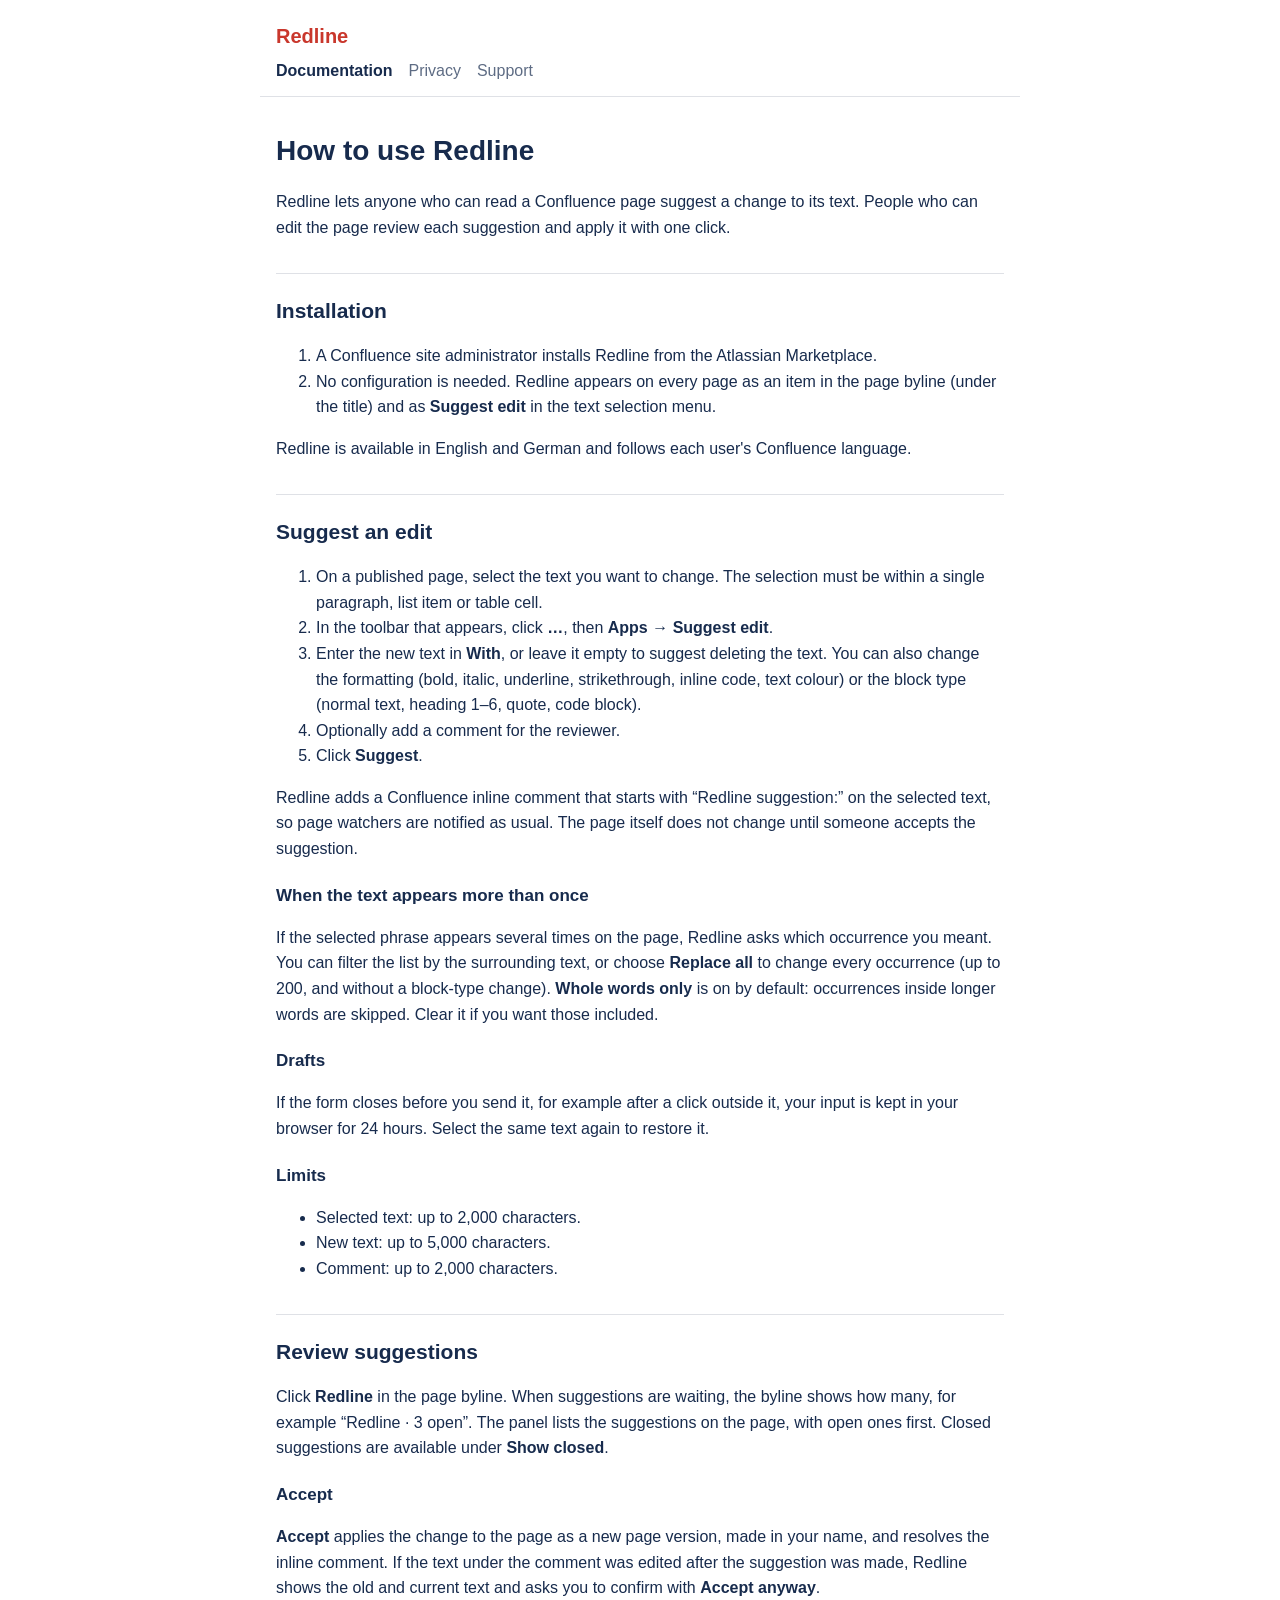
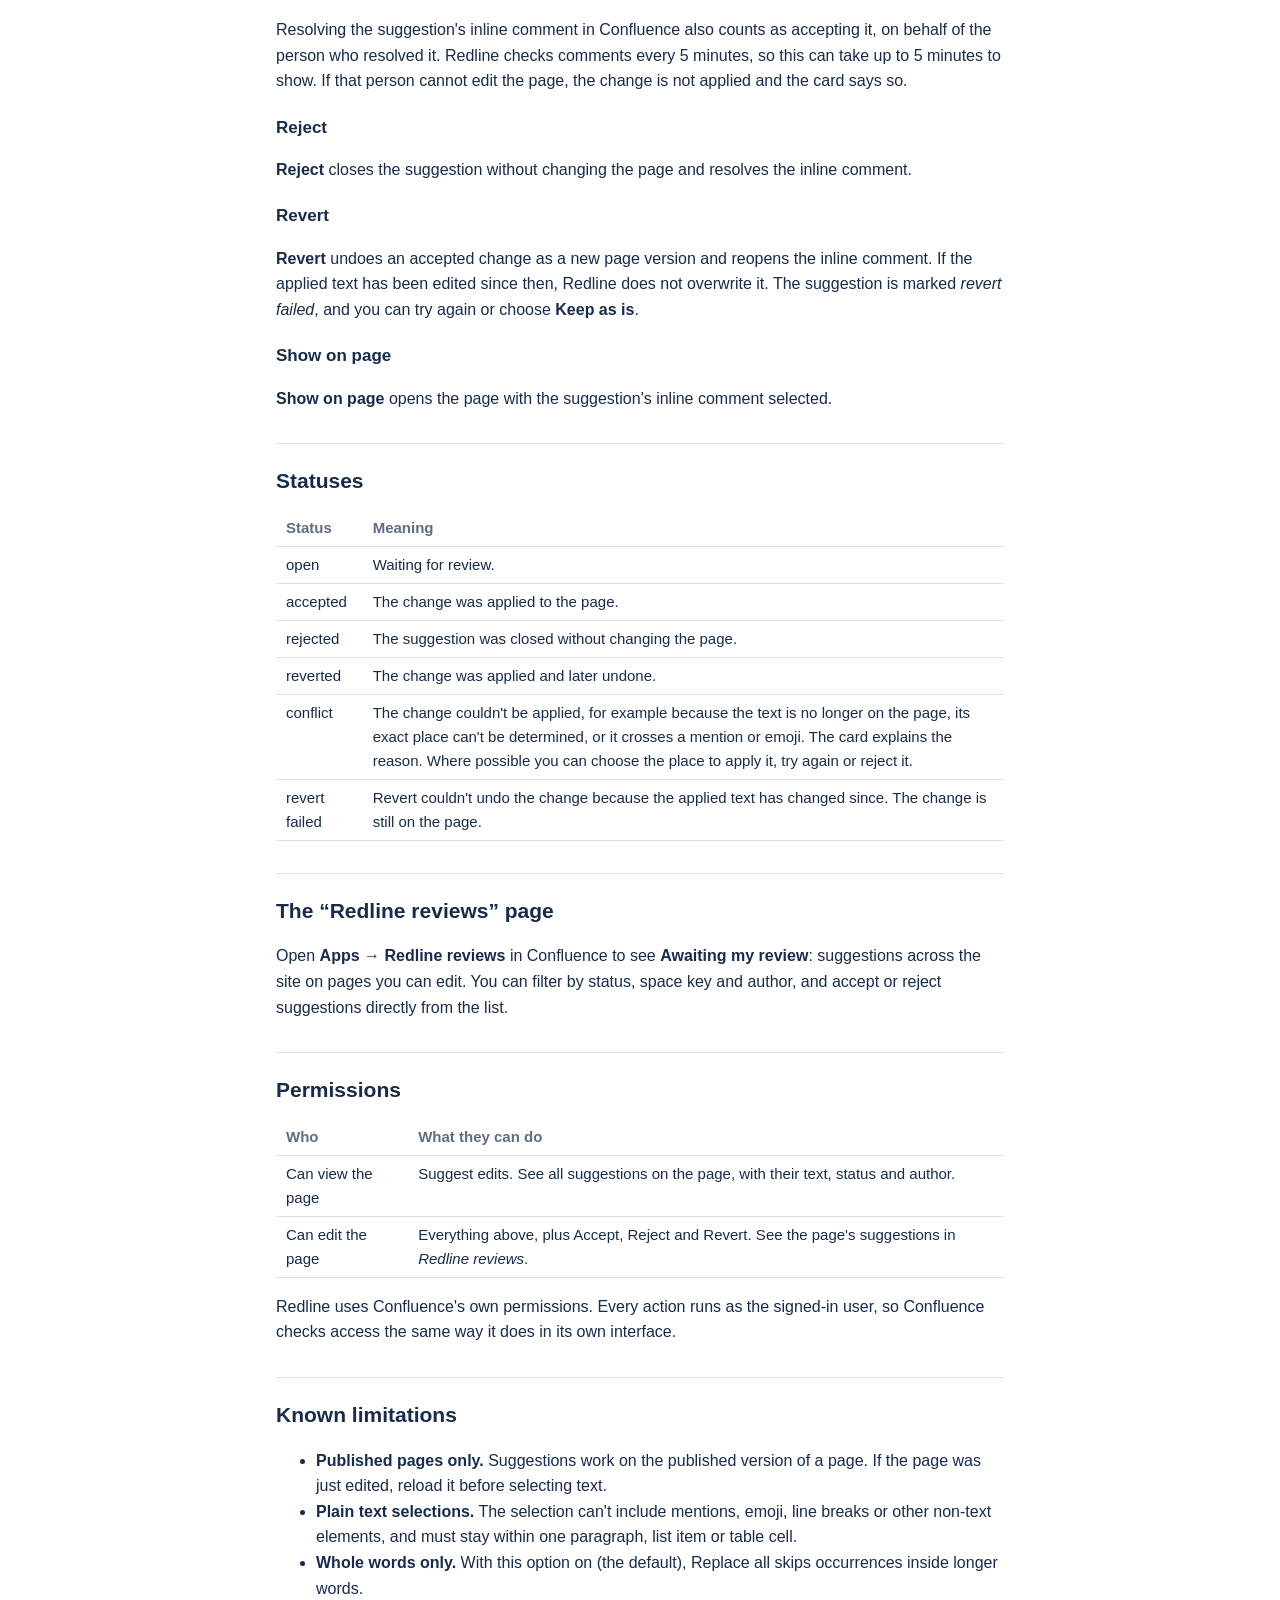
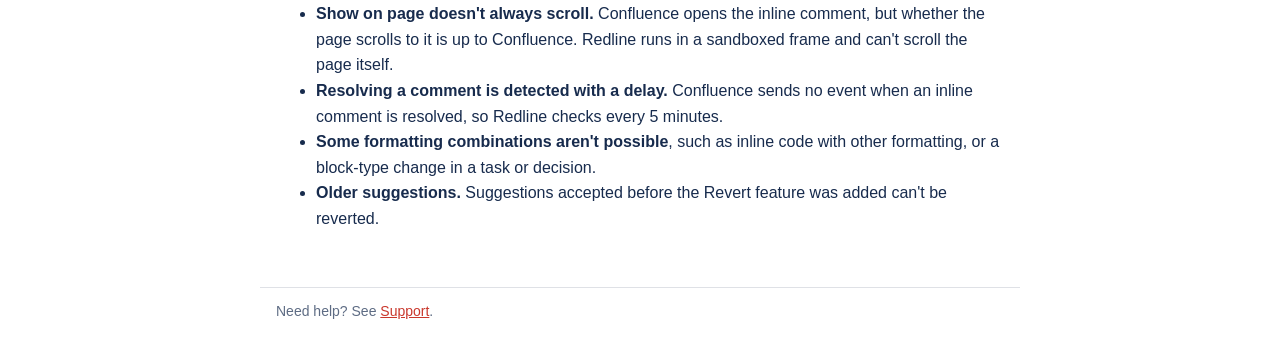
==== docs.html @ a12f7e74 "Add Redline public pages: privacy policy, documentation, support Co-Authored-By: Claude Opus 5.5 <no" ====
<!doctype html>
<html lang="en">
<head>
  <meta charset="utf-8">
  <meta name="viewport" content="width=device-width, initial-scale=1">
  <title>Redline Documentation</title>
  <link rel="stylesheet" href="style.css">
</head>
<body>
<header>
  <a class="brand" href="index.html">Redline</a>
  <nav>
    <a href="docs.html" aria-current="page">Documentation</a>
    <a href="privacy.html">Privacy</a>
    <a href="support.html">Support</a>
  </nav>
</header>
<main>
  <h1>How to use Redline</h1>
  <p>Redline lets anyone who can read a Confluence page suggest a change to its text. People who can edit the page review each suggestion and apply it with one click.</p>

  <h2>Installation</h2>
  <ol>
    <li>A Confluence site administrator installs Redline from the Atlassian Marketplace.</li>
    <li>No configuration is needed. Redline appears on every page as an item in the page byline (under the title) and as <strong>Suggest edit</strong> in the text selection menu.</li>
  </ol>
  <p>Redline is available in English and German and follows each user's Confluence language.</p>

  <h2>Suggest an edit</h2>
  <ol>
    <li>On a published page, select the text you want to change. The selection must be within a single paragraph, list item or table cell.</li>
    <li>In the toolbar that appears, click <strong>…</strong>, then <strong>Apps → Suggest edit</strong>.</li>
    <li>Enter the new text in <strong>With</strong>, or leave it empty to suggest deleting the text. You can also change the formatting (bold, italic, underline, strikethrough, inline code, text colour) or the block type (normal text, heading 1–6, quote, code block).</li>
    <li>Optionally add a comment for the reviewer.</li>
    <li>Click <strong>Suggest</strong>.</li>
  </ol>
  <p>Redline adds a Confluence inline comment that starts with “Redline suggestion:” on the selected text, so page watchers are notified as usual. The page itself does not change until someone accepts the suggestion.</p>

  <h3>When the text appears more than once</h3>
  <p>If the selected phrase appears several times on the page, Redline asks which occurrence you meant. You can filter the list by the surrounding text, or choose <strong>Replace all</strong> to change every occurrence (up to 200, and without a block-type change). <strong>Whole words only</strong> is on by default: occurrences inside longer words are skipped. Clear it if you want those included.</p>

  <h3>Drafts</h3>
  <p>If the form closes before you send it, for example after a click outside it, your input is kept in your browser for 24 hours. Select the same text again to restore it.</p>

  <h3>Limits</h3>
  <ul>
    <li>Selected text: up to 2,000 characters.</li>
    <li>New text: up to 5,000 characters.</li>
    <li>Comment: up to 2,000 characters.</li>
  </ul>

  <h2>Review suggestions</h2>
  <p>Click <strong>Redline</strong> in the page byline. When suggestions are waiting, the byline shows how many, for example “Redline · 3 open”. The panel lists the suggestions on the page, with open ones first. Closed suggestions are available under <strong>Show closed</strong>.</p>

  <h3>Accept</h3>
  <p><strong>Accept</strong> applies the change to the page as a new page version, made in your name, and resolves the inline comment. If the text under the comment was edited after the suggestion was made, Redline shows the old and current text and asks you to confirm with <strong>Accept anyway</strong>.</p>
  <p>Resolving the suggestion's inline comment in Confluence also counts as accepting it, on behalf of the person who resolved it. Redline checks comments every 5 minutes, so this can take up to 5 minutes to show. If that person cannot edit the page, the change is not applied and the card says so.</p>

  <h3>Reject</h3>
  <p><strong>Reject</strong> closes the suggestion without changing the page and resolves the inline comment.</p>

  <h3>Revert</h3>
  <p><strong>Revert</strong> undoes an accepted change as a new page version and reopens the inline comment. If the applied text has been edited since then, Redline does not overwrite it. The suggestion is marked <em>revert failed</em>, and you can try again or choose <strong>Keep as is</strong>.</p>

  <h3>Show on page</h3>
  <p><strong>Show on page</strong> opens the page with the suggestion's inline comment selected.</p>

  <h2>Statuses</h2>
  <table>
    <tr><th>Status</th><th>Meaning</th></tr>
    <tr><td>open</td><td>Waiting for review.</td></tr>
    <tr><td>accepted</td><td>The change was applied to the page.</td></tr>
    <tr><td>rejected</td><td>The suggestion was closed without changing the page.</td></tr>
    <tr><td>reverted</td><td>The change was applied and later undone.</td></tr>
    <tr><td>conflict</td><td>The change couldn't be applied, for example because the text is no longer on the page, its exact place can't be determined, or it crosses a mention or emoji. The card explains the reason. Where possible you can choose the place to apply it, try again or reject it.</td></tr>
    <tr><td>revert failed</td><td>Revert couldn't undo the change because the applied text has changed since. The change is still on the page.</td></tr>
  </table>

  <h2>The “Redline reviews” page</h2>
  <p>Open <strong>Apps → Redline reviews</strong> in Confluence to see <strong>Awaiting my review</strong>: suggestions across the site on pages you can edit. You can filter by status, space key and author, and accept or reject suggestions directly from the list.</p>

  <h2>Permissions</h2>
  <table>
    <tr><th>Who</th><th>What they can do</th></tr>
    <tr><td>Can view the page</td><td>Suggest edits. See all suggestions on the page, with their text, status and author.</td></tr>
    <tr><td>Can edit the page</td><td>Everything above, plus Accept, Reject and Revert. See the page's suggestions in <em>Redline reviews</em>.</td></tr>
  </table>
  <p>Redline uses Confluence's own permissions. Every action runs as the signed-in user, so Confluence checks access the same way it does in its own interface.</p>

  <h2 id="known-limitations">Known limitations</h2>
  <ul>
    <li><strong>Published pages only.</strong> Suggestions work on the published version of a page. If the page was just edited, reload it before selecting text.</li>
    <li><strong>Plain text selections.</strong> The selection can't include mentions, emoji, line breaks or other non-text elements, and must stay within one paragraph, list item or table cell.</li>
    <li><strong>Whole words only.</strong> With this option on (the default), Replace all skips occurrences inside longer words.</li>
    <li><strong>Show on page doesn't always scroll.</strong> Confluence opens the inline comment, but whether the page scrolls to it is up to Confluence. Redline runs in a sandboxed frame and can't scroll the page itself.</li>
    <li><strong>Resolving a comment is detected with a delay.</strong> Confluence sends no event when an inline comment is resolved, so Redline checks every 5 minutes.</li>
    <li><strong>Some formatting combinations aren't possible</strong>, such as inline code with other formatting, or a block-type change in a task or decision.</li>
    <li><strong>Older suggestions.</strong> Suggestions accepted before the Revert feature was added can't be reverted.</li>
  </ul>
</main>
<footer>Need help? See <a href="support.html">Support</a>.</footer>
</body>
</html>
---- style.css ----
:root {
  --bg: #ffffff;
  --fg: #172b4d;
  --muted: #5e6c84;
  --line: #dfe1e6;
  --accent: #c9372c;
  --code-bg: #f4f5f7;
}
@media (prefers-color-scheme: dark) {
  :root {
    --bg: #1d2125;
    --fg: #dee4ea;
    --muted: #9fadbc;
    --line: #38414a;
    --accent: #f87168;
    --code-bg: #2c333a;
  }
}
* { box-sizing: border-box; }
body {
  margin: 0;
  background: var(--bg);
  color: var(--fg);
  font: 16px/1.6 -apple-system, BlinkMacSystemFont, "Segoe UI", Roboto, Helvetica, Arial, sans-serif;
}
header, main, footer { max-width: 760px; margin: 0 auto; padding: 0 16px; }
header { border-bottom: 1px solid var(--line); padding-top: 20px; padding-bottom: 12px; }
header .brand { font-weight: 700; font-size: 20px; color: var(--accent); text-decoration: none; }
nav { margin-top: 6px; display: flex; flex-wrap: wrap; gap: 16px; }
nav a { color: var(--muted); text-decoration: none; }
nav a[aria-current="page"] { color: var(--fg); font-weight: 600; }
main { padding-top: 8px; padding-bottom: 40px; }
h1 { font-size: 28px; margin: 24px 0 4px; }
h2 { font-size: 21px; margin: 32px 0 8px; border-top: 1px solid var(--line); padding-top: 20px; }
h3 { font-size: 17px; margin: 20px 0 6px; }
.updated { color: var(--muted); margin-top: 0; }
a { color: var(--accent); }
code { background: var(--code-bg); padding: 1px 5px; border-radius: 3px; font-size: 0.9em; overflow-wrap: anywhere; }
table { width: 100%; border-collapse: collapse; margin: 12px 0; font-size: 15px; display: block; overflow-x: auto; }
th, td { text-align: left; vertical-align: top; padding: 6px 10px; border-bottom: 1px solid var(--line); }
th { color: var(--muted); font-weight: 600; }
.note { border-left: 3px solid var(--accent); padding: 4px 12px; background: var(--code-bg); }
footer { border-top: 1px solid var(--line); color: var(--muted); font-size: 14px; padding-top: 12px; padding-bottom: 32px; }
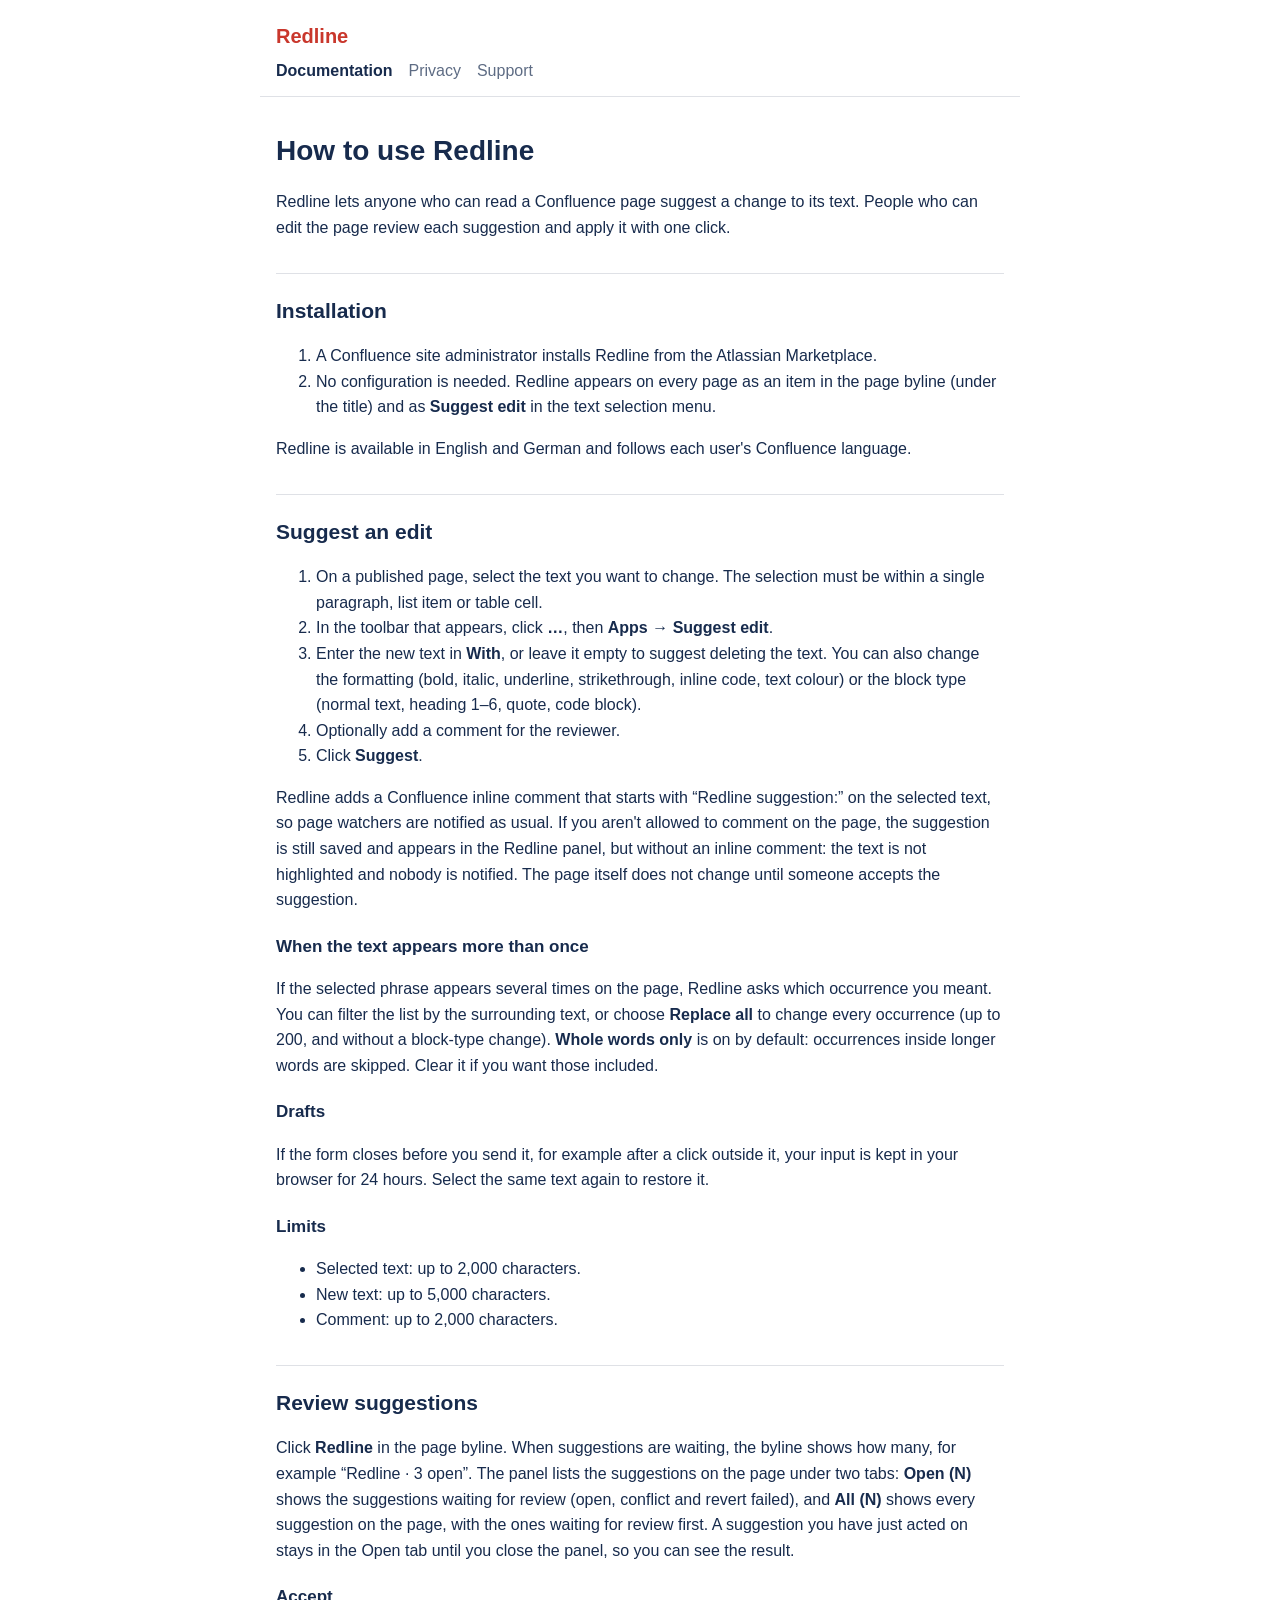
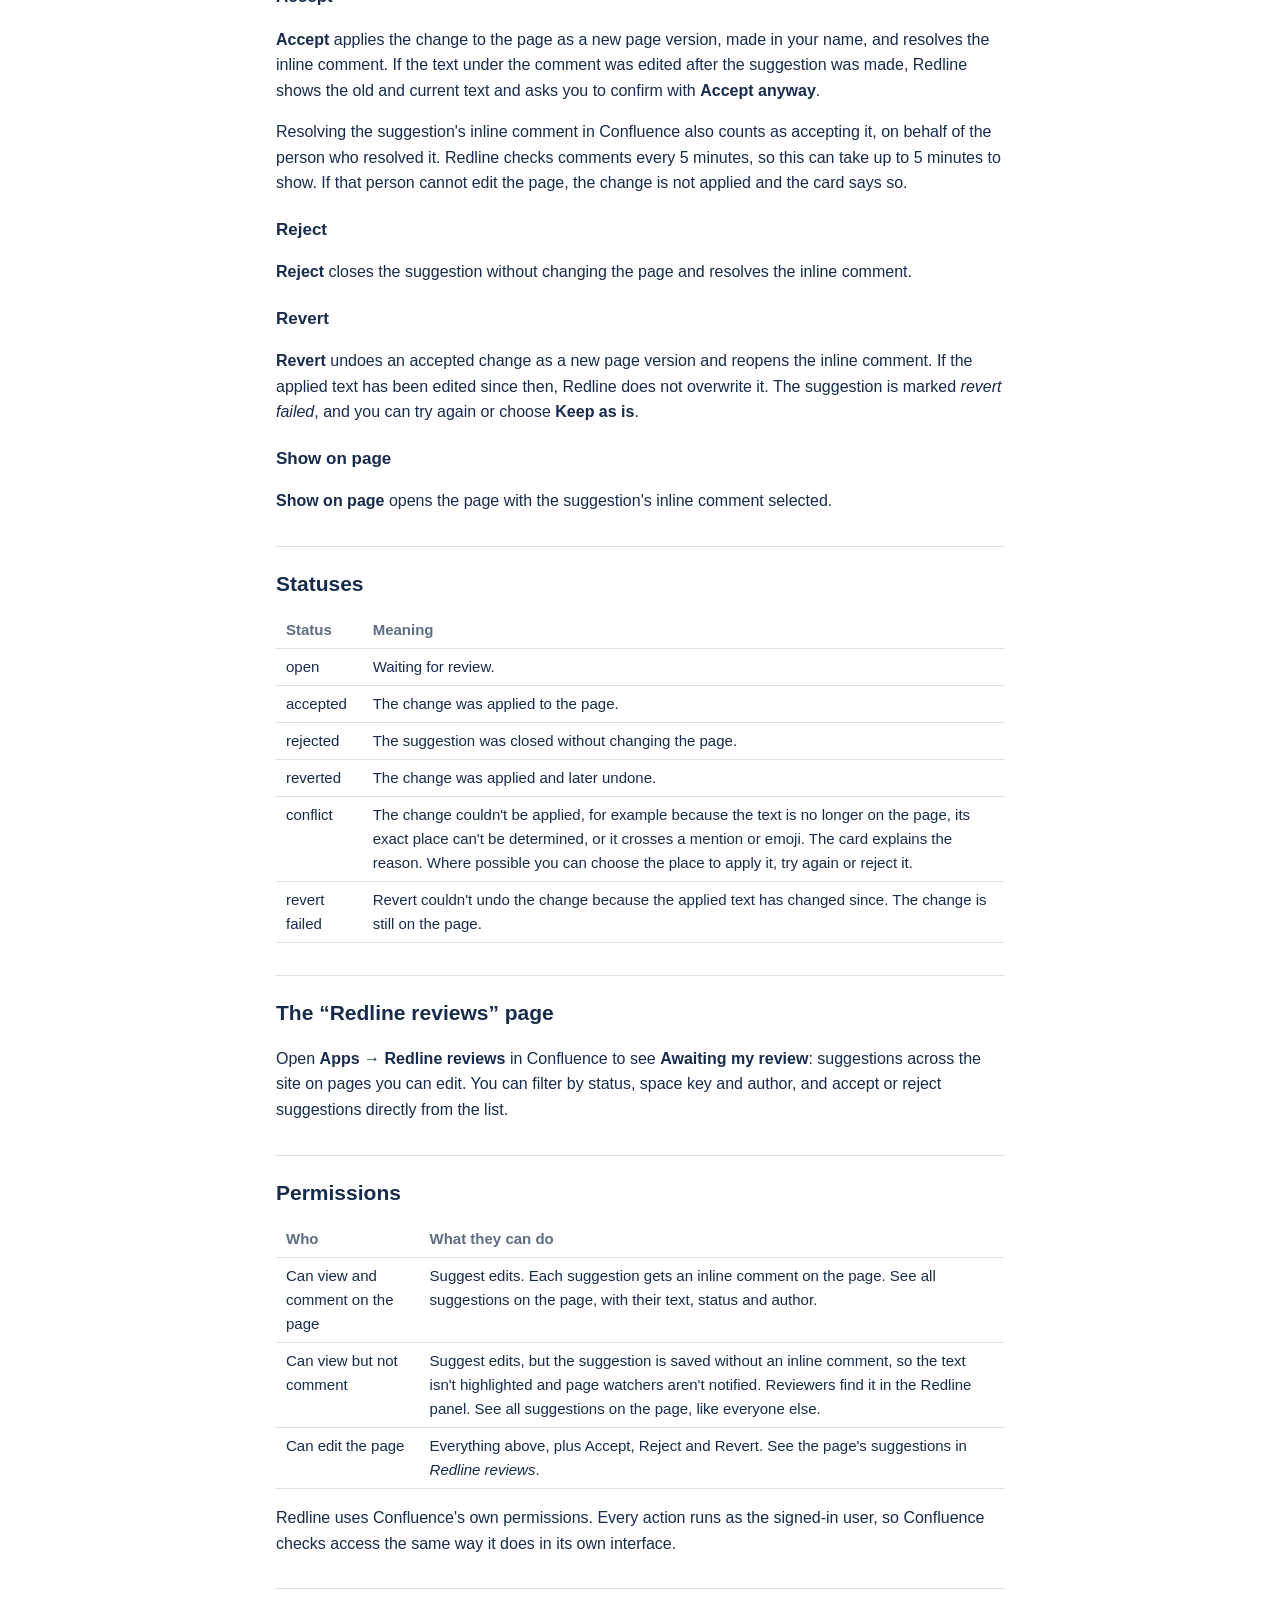
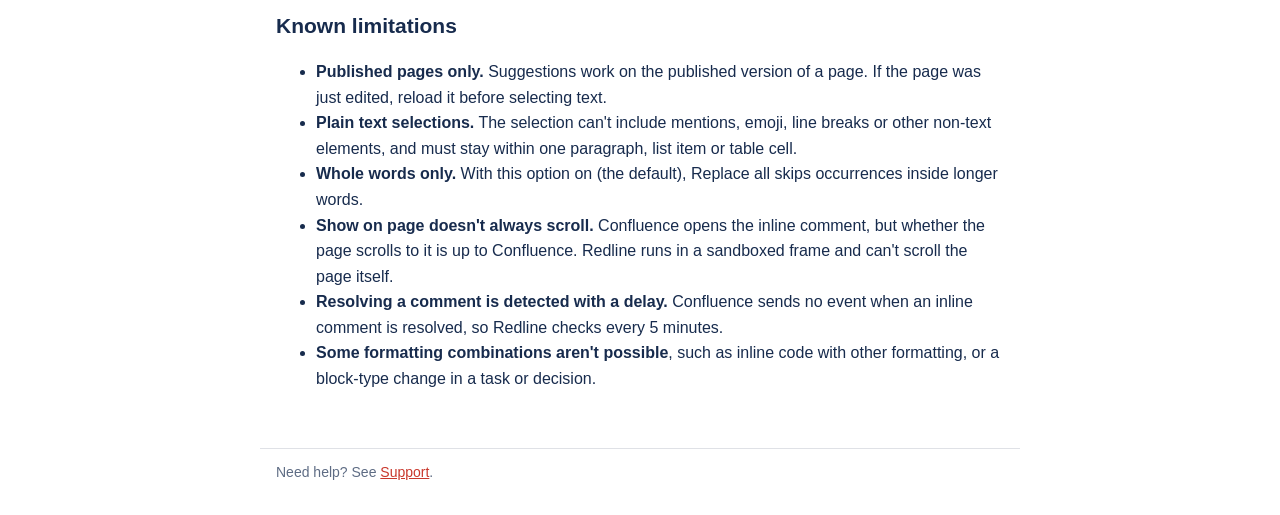
==== commit a7fc960d: "Docs: Open/All tabs, comment permission, support response time - docs: describe the Open (N) / All (" ====
--- a/docs.html
+++ b/docs.html
@@ -34,7 +34,7 @@
     <li>Optionally add a comment for the reviewer.</li>
     <li>Click <strong>Suggest</strong>.</li>
   </ol>
-  <p>Redline adds a Confluence inline comment that starts with “Redline suggestion:” on the selected text, so page watchers are notified as usual. The page itself does not change until someone accepts the suggestion.</p>
+  <p>Redline adds a Confluence inline comment that starts with “Redline suggestion:” on the selected text, so page watchers are notified as usual. If you aren't allowed to comment on the page, the suggestion is still saved and appears in the Redline panel, but without an inline comment: the text is not highlighted and nobody is notified. The page itself does not change until someone accepts the suggestion.</p>
 
   <h3>When the text appears more than once</h3>
   <p>If the selected phrase appears several times on the page, Redline asks which occurrence you meant. You can filter the list by the surrounding text, or choose <strong>Replace all</strong> to change every occurrence (up to 200, and without a block-type change). <strong>Whole words only</strong> is on by default: occurrences inside longer words are skipped. Clear it if you want those included.</p>
@@ -50,7 +50,7 @@
   </ul>
 
   <h2>Review suggestions</h2>
-  <p>Click <strong>Redline</strong> in the page byline. When suggestions are waiting, the byline shows how many, for example “Redline · 3 open”. The panel lists the suggestions on the page, with open ones first. Closed suggestions are available under <strong>Show closed</strong>.</p>
+  <p>Click <strong>Redline</strong> in the page byline. When suggestions are waiting, the byline shows how many, for example “Redline · 3 open”. The panel lists the suggestions on the page under two tabs: <strong>Open (N)</strong> shows the suggestions waiting for review (open, conflict and revert failed), and <strong>All (N)</strong> shows every suggestion on the page, with the ones waiting for review first. A suggestion you have just acted on stays in the Open tab until you close the panel, so you can see the result.</p>
 
   <h3>Accept</h3>
   <p><strong>Accept</strong> applies the change to the page as a new page version, made in your name, and resolves the inline comment. If the text under the comment was edited after the suggestion was made, Redline shows the old and current text and asks you to confirm with <strong>Accept anyway</strong>.</p>
@@ -82,7 +82,8 @@
   <h2>Permissions</h2>
   <table>
     <tr><th>Who</th><th>What they can do</th></tr>
-    <tr><td>Can view the page</td><td>Suggest edits. See all suggestions on the page, with their text, status and author.</td></tr>
+    <tr><td>Can view and comment on the page</td><td>Suggest edits. Each suggestion gets an inline comment on the page. See all suggestions on the page, with their text, status and author.</td></tr>
+    <tr><td>Can view but not comment</td><td>Suggest edits, but the suggestion is saved without an inline comment, so the text isn't highlighted and page watchers aren't notified. Reviewers find it in the Redline panel. See all suggestions on the page, like everyone else.</td></tr>
     <tr><td>Can edit the page</td><td>Everything above, plus Accept, Reject and Revert. See the page's suggestions in <em>Redline reviews</em>.</td></tr>
   </table>
   <p>Redline uses Confluence's own permissions. Every action runs as the signed-in user, so Confluence checks access the same way it does in its own interface.</p>
@@ -95,7 +96,6 @@
     <li><strong>Show on page doesn't always scroll.</strong> Confluence opens the inline comment, but whether the page scrolls to it is up to Confluence. Redline runs in a sandboxed frame and can't scroll the page itself.</li>
     <li><strong>Resolving a comment is detected with a delay.</strong> Confluence sends no event when an inline comment is resolved, so Redline checks every 5 minutes.</li>
     <li><strong>Some formatting combinations aren't possible</strong>, such as inline code with other formatting, or a block-type change in a task or decision.</li>
-    <li><strong>Older suggestions.</strong> Suggestions accepted before the Revert feature was added can't be reverted.</li>
   </ul>
 </main>
 <footer>Need help? See <a href="support.html">Support</a>.</footer>
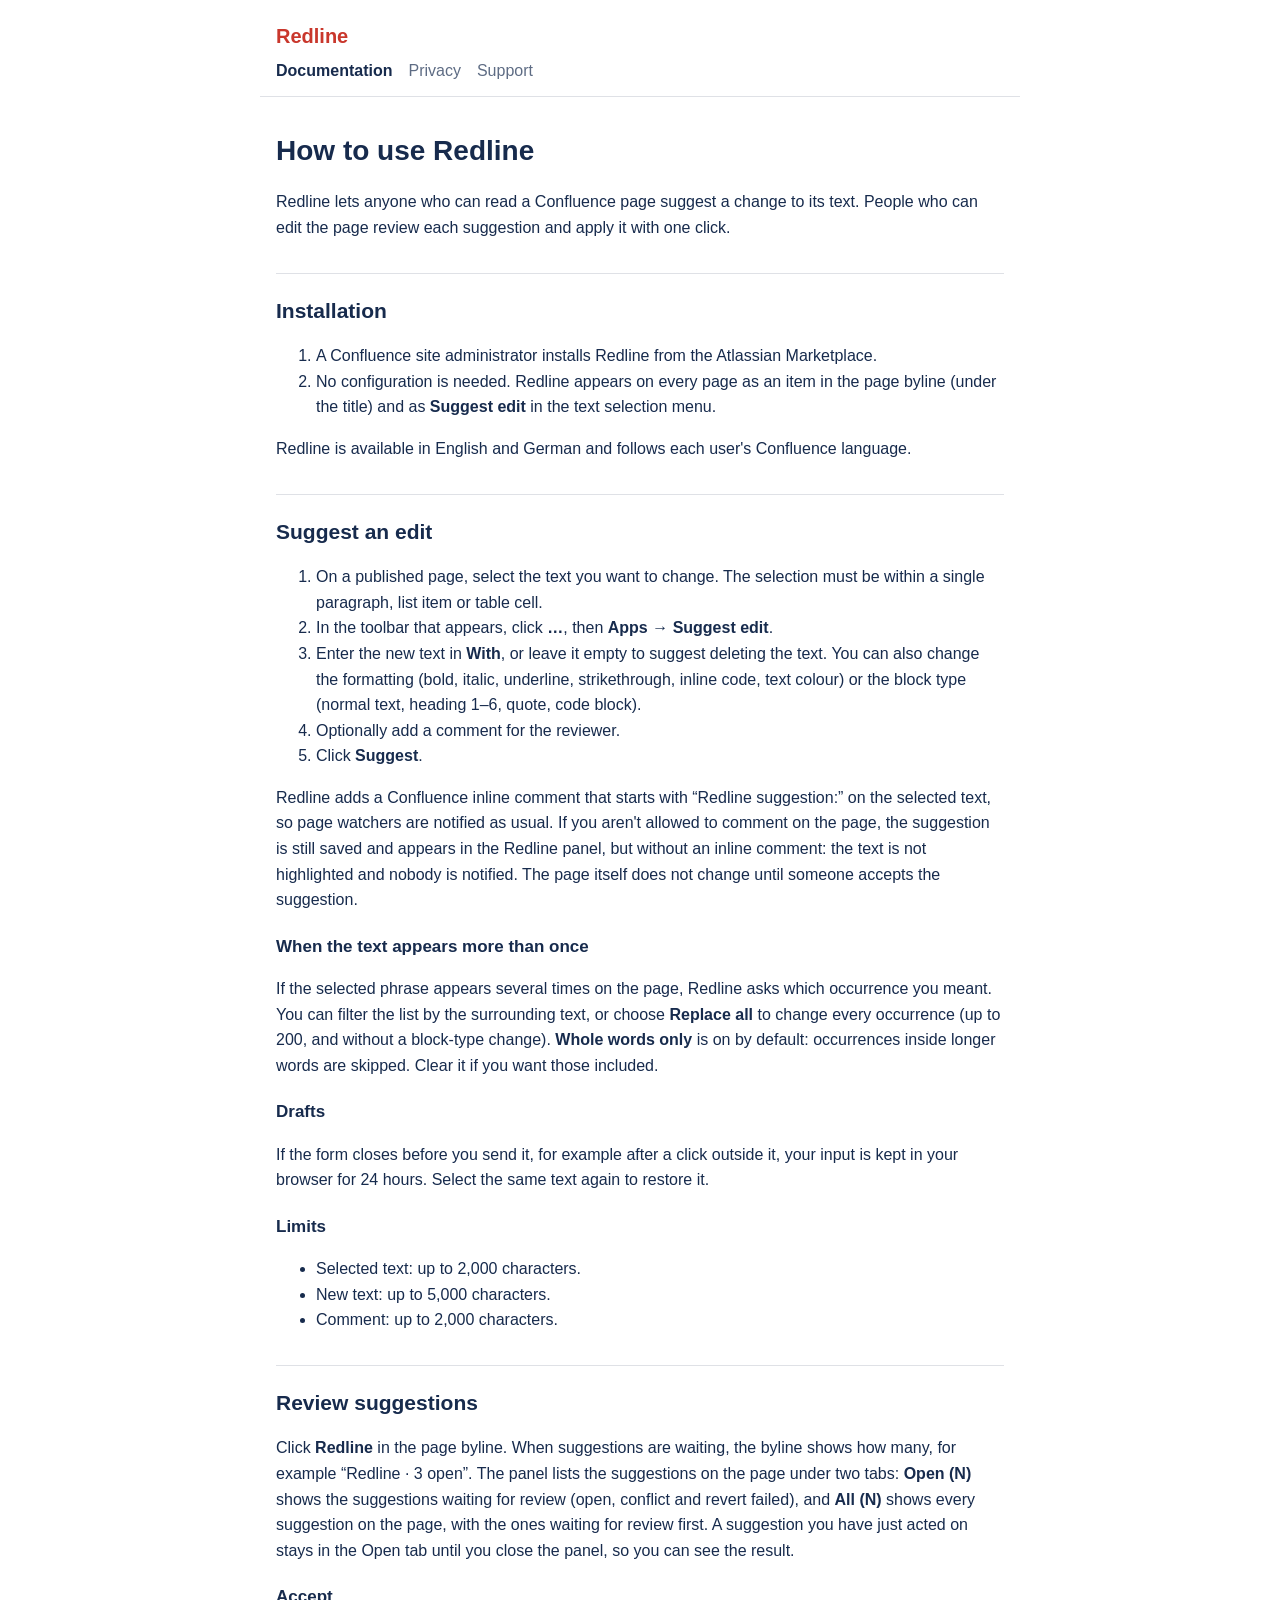
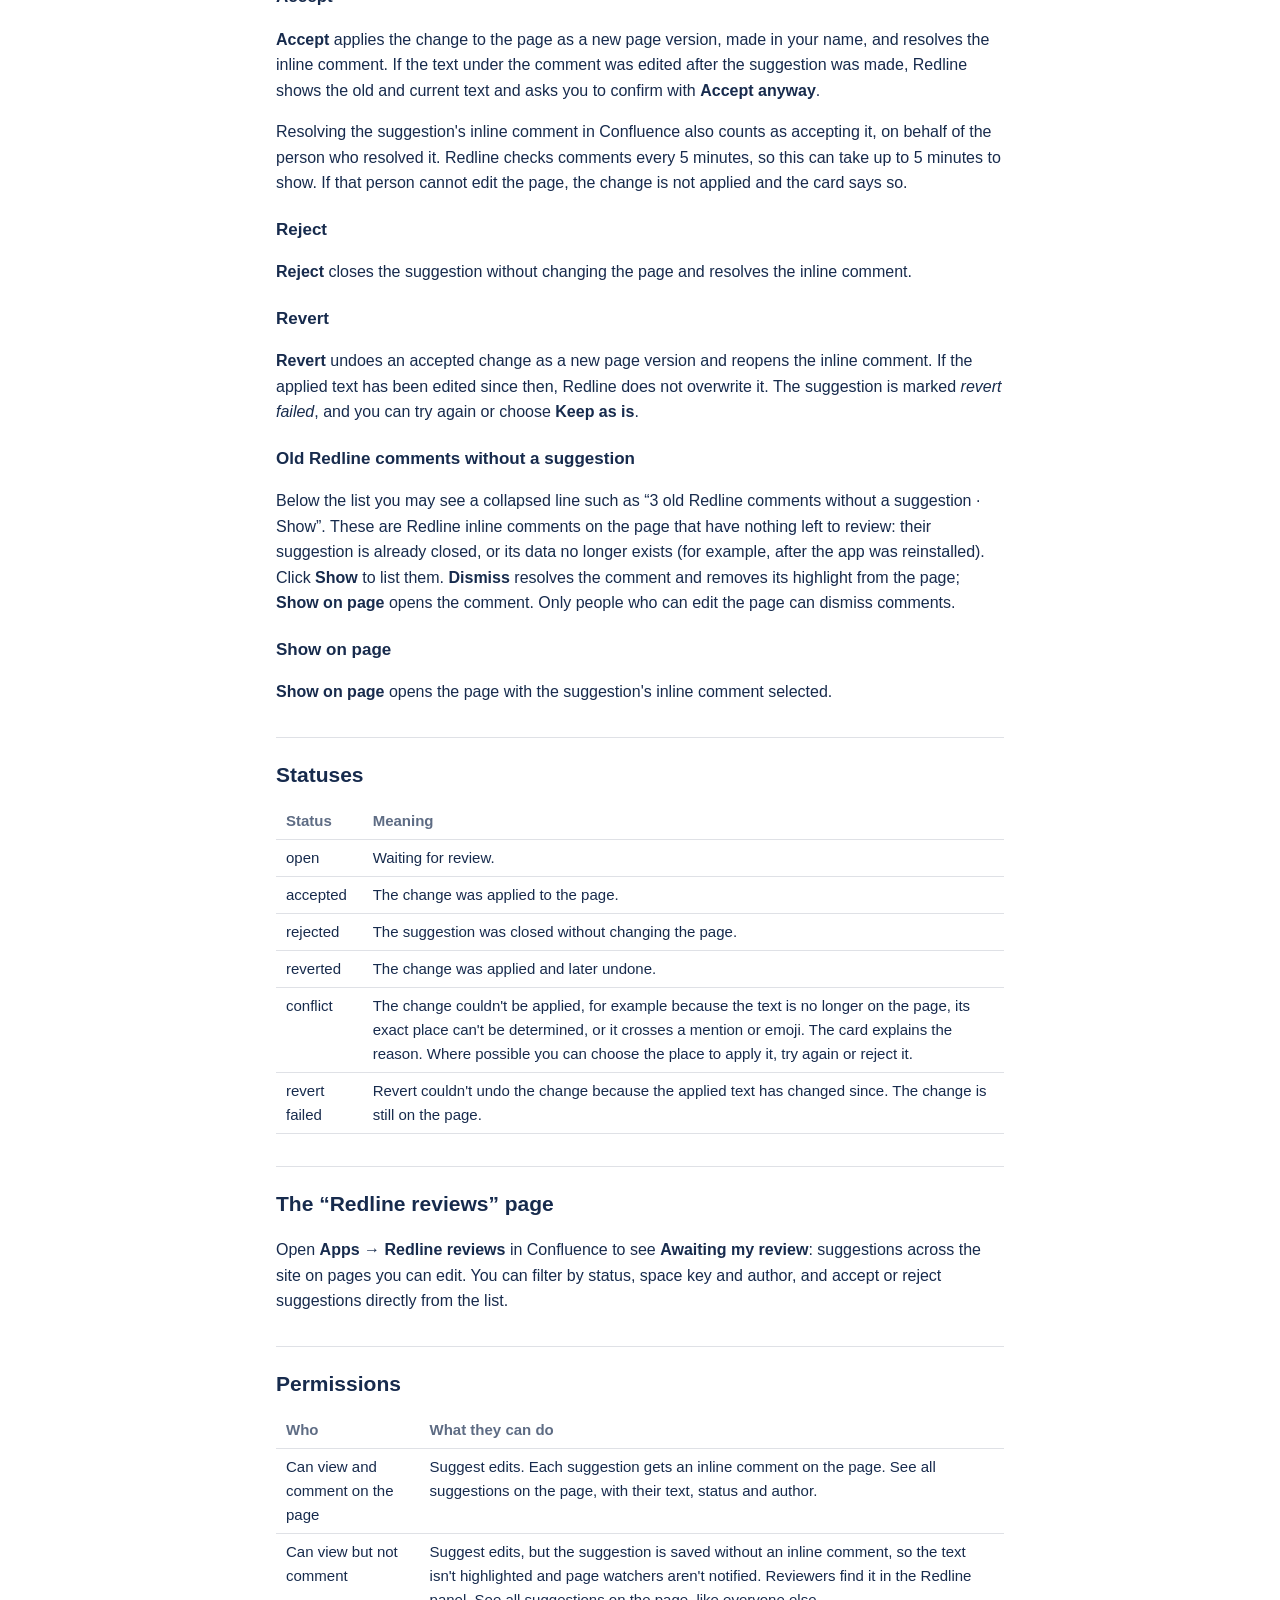
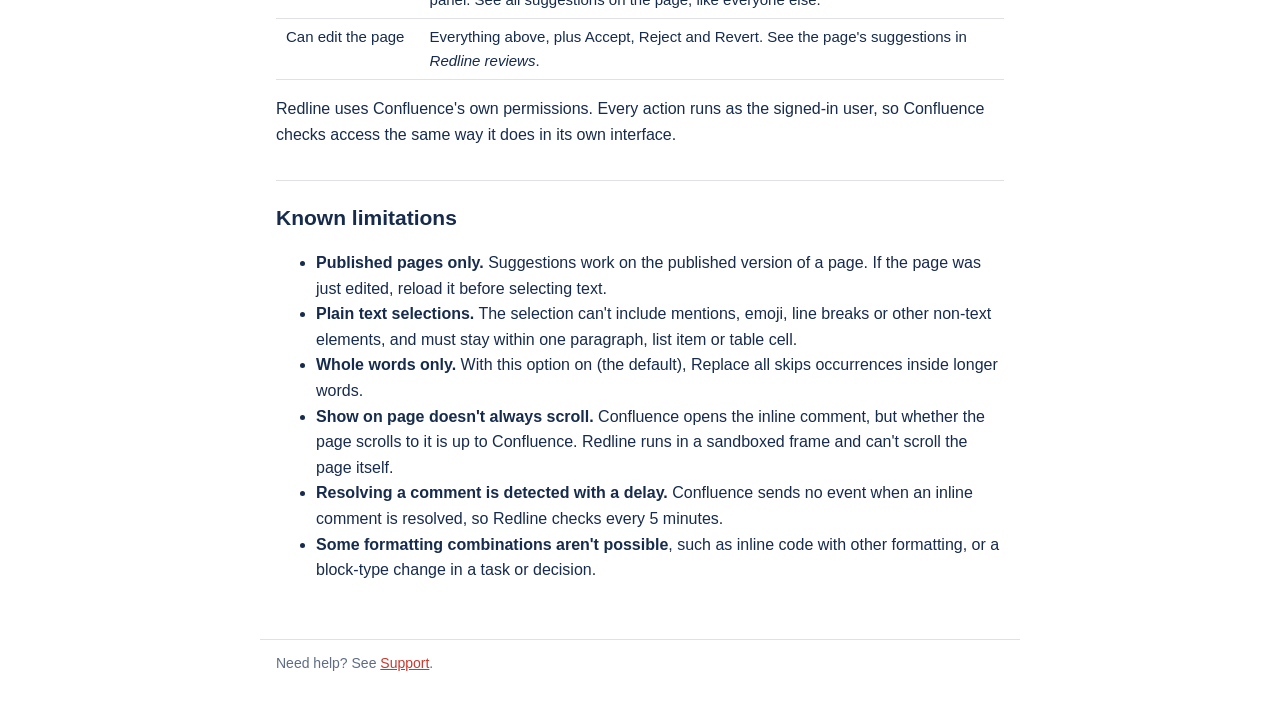
==== commit f586801d: "Docs: describe the collapsed block of old Redline comments Co-Authored-By: Claude Opus 5.5 <noreply@" ====
--- a/docs.html
+++ b/docs.html
@@ -62,6 +62,9 @@
   <h3>Revert</h3>
   <p><strong>Revert</strong> undoes an accepted change as a new page version and reopens the inline comment. If the applied text has been edited since then, Redline does not overwrite it. The suggestion is marked <em>revert failed</em>, and you can try again or choose <strong>Keep as is</strong>.</p>
 
+  <h3>Old Redline comments without a suggestion</h3>
+  <p>Below the list you may see a collapsed line such as “3 old Redline comments without a suggestion · Show”. These are Redline inline comments on the page that have nothing left to review: their suggestion is already closed, or its data no longer exists (for example, after the app was reinstalled). Click <strong>Show</strong> to list them. <strong>Dismiss</strong> resolves the comment and removes its highlight from the page; <strong>Show on page</strong> opens the comment. Only people who can edit the page can dismiss comments.</p>
+
   <h3>Show on page</h3>
   <p><strong>Show on page</strong> opens the page with the suggestion's inline comment selected.</p>
 
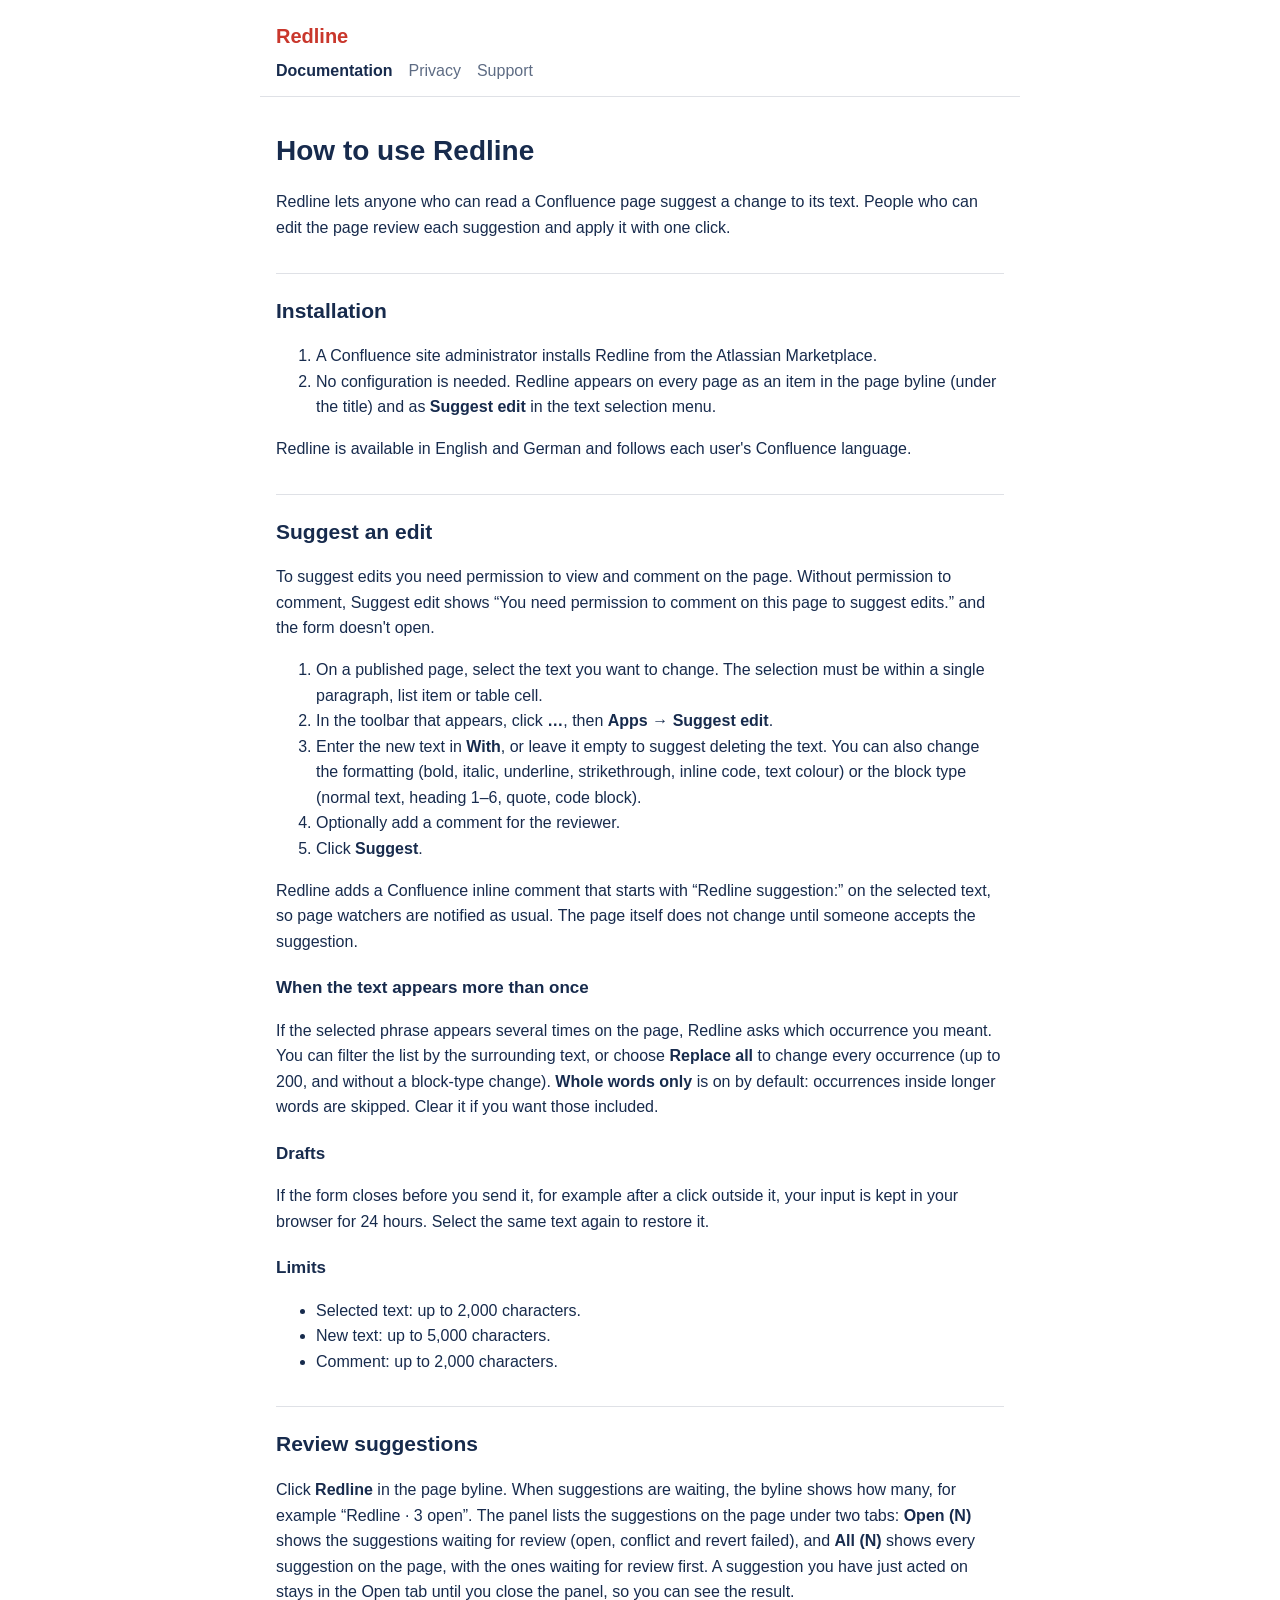
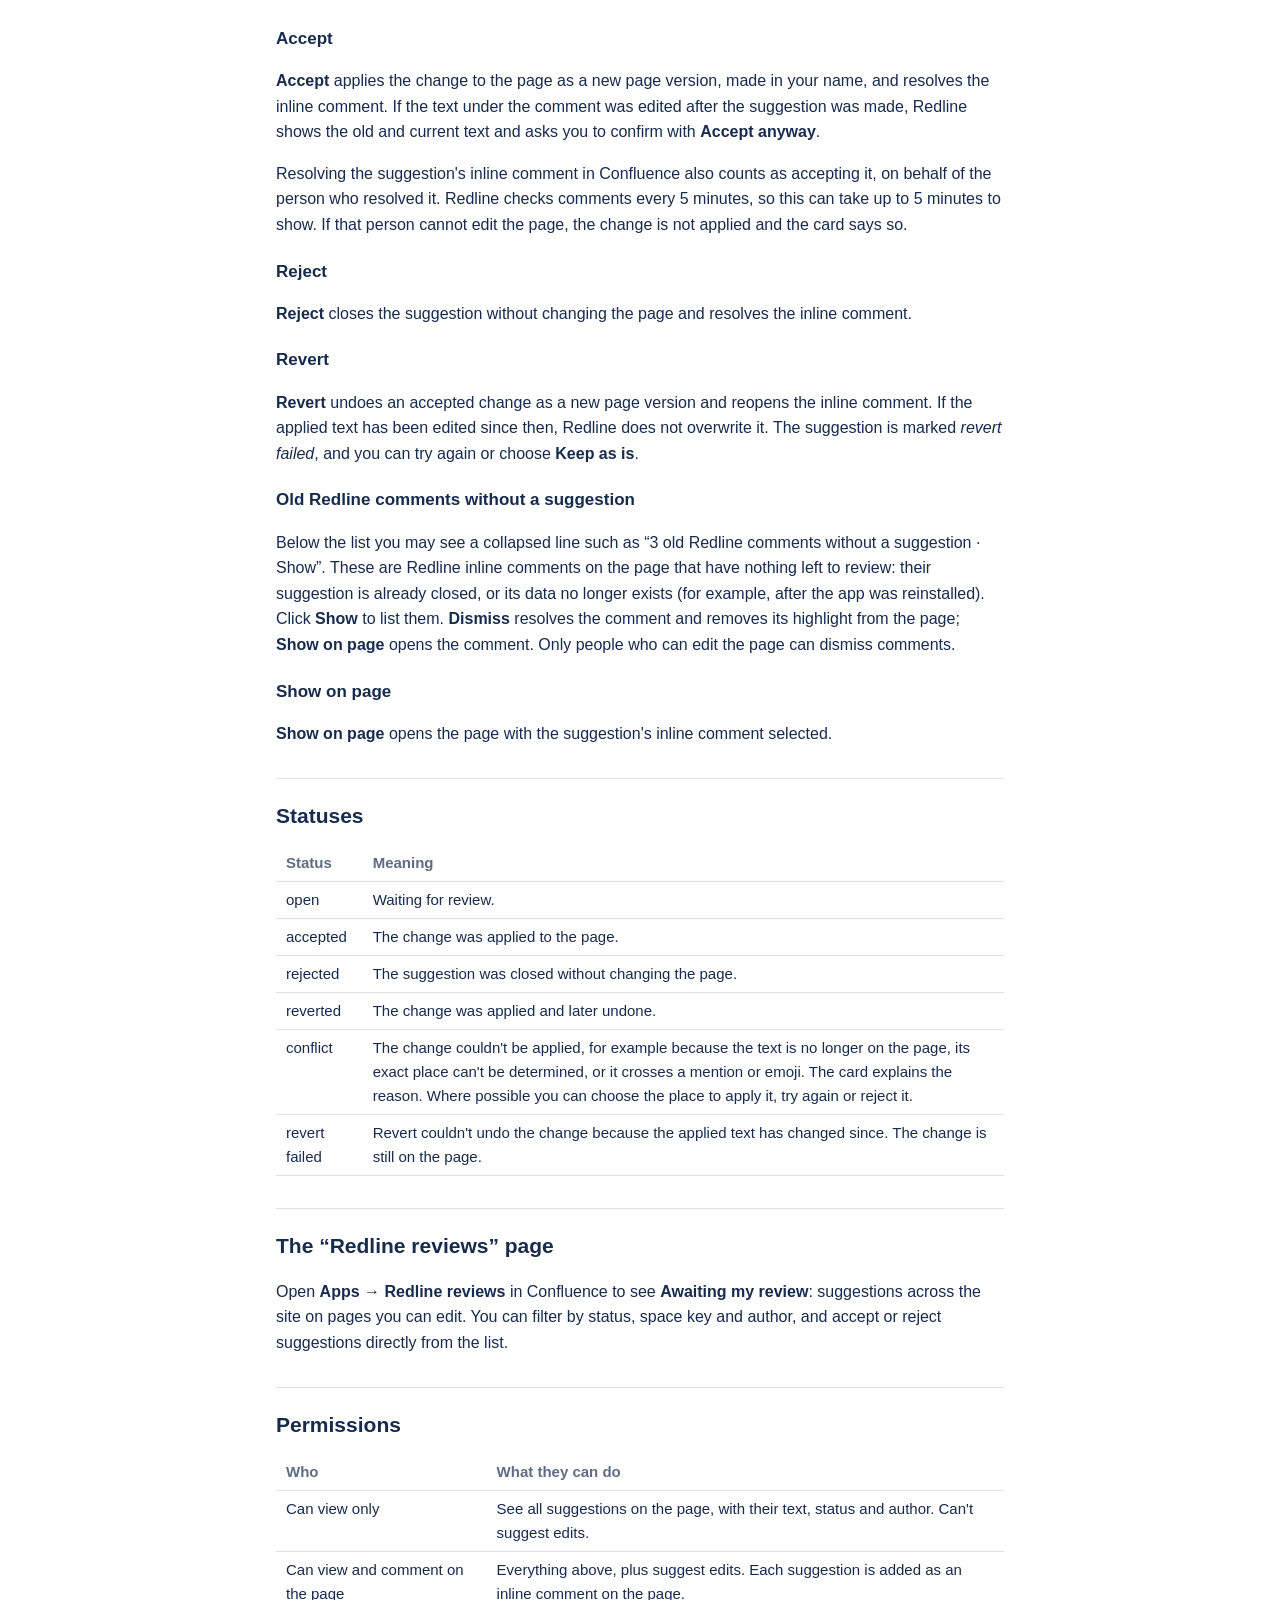
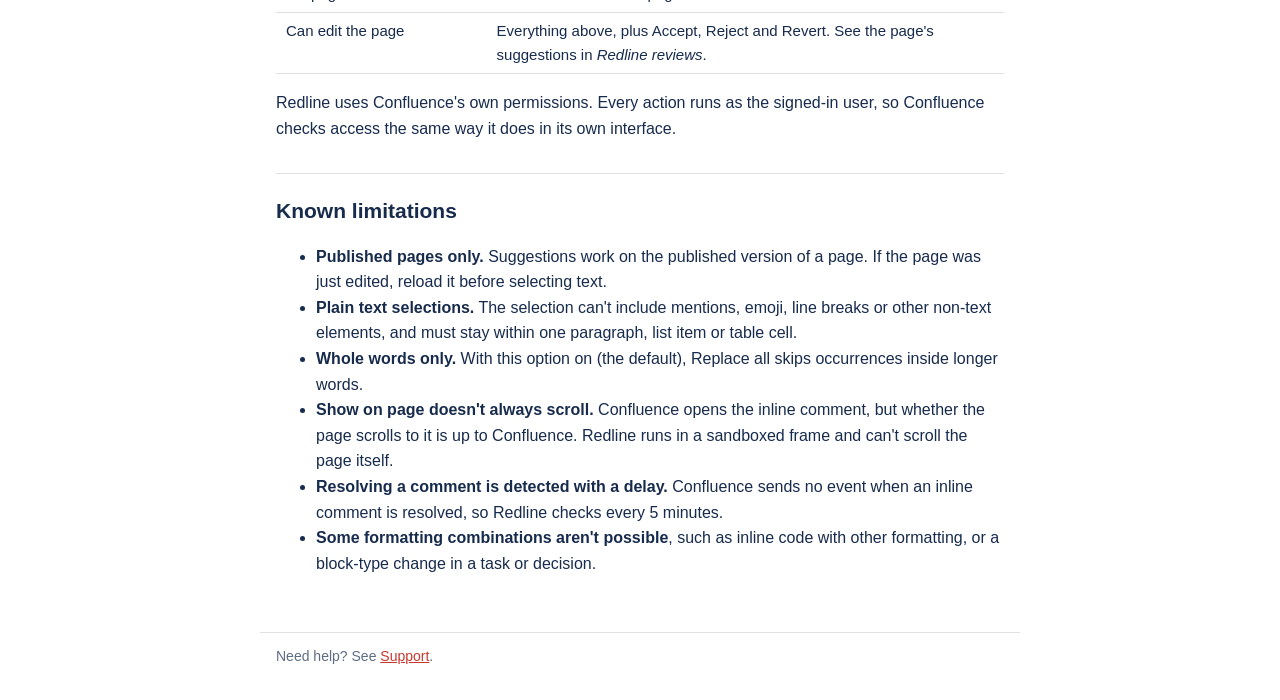
==== commit 80128ccc: "Docs: suggesting requires permission to comment - docs: the form does not open without comment permi" ====
--- a/docs.html
+++ b/docs.html
@@ -27,6 +27,7 @@
   <p>Redline is available in English and German and follows each user's Confluence language.</p>
 
   <h2>Suggest an edit</h2>
+  <p>To suggest edits you need permission to view and comment on the page. Without permission to comment, Suggest edit shows “You need permission to comment on this page to suggest edits.” and the form doesn't open.</p>
   <ol>
     <li>On a published page, select the text you want to change. The selection must be within a single paragraph, list item or table cell.</li>
     <li>In the toolbar that appears, click <strong>…</strong>, then <strong>Apps → Suggest edit</strong>.</li>
@@ -34,7 +35,7 @@
     <li>Optionally add a comment for the reviewer.</li>
     <li>Click <strong>Suggest</strong>.</li>
   </ol>
-  <p>Redline adds a Confluence inline comment that starts with “Redline suggestion:” on the selected text, so page watchers are notified as usual. If you aren't allowed to comment on the page, the suggestion is still saved and appears in the Redline panel, but without an inline comment: the text is not highlighted and nobody is notified. The page itself does not change until someone accepts the suggestion.</p>
+  <p>Redline adds a Confluence inline comment that starts with “Redline suggestion:” on the selected text, so page watchers are notified as usual. The page itself does not change until someone accepts the suggestion.</p>
 
   <h3>When the text appears more than once</h3>
   <p>If the selected phrase appears several times on the page, Redline asks which occurrence you meant. You can filter the list by the surrounding text, or choose <strong>Replace all</strong> to change every occurrence (up to 200, and without a block-type change). <strong>Whole words only</strong> is on by default: occurrences inside longer words are skipped. Clear it if you want those included.</p>
@@ -85,8 +86,8 @@
   <h2>Permissions</h2>
   <table>
     <tr><th>Who</th><th>What they can do</th></tr>
-    <tr><td>Can view and comment on the page</td><td>Suggest edits. Each suggestion gets an inline comment on the page. See all suggestions on the page, with their text, status and author.</td></tr>
-    <tr><td>Can view but not comment</td><td>Suggest edits, but the suggestion is saved without an inline comment, so the text isn't highlighted and page watchers aren't notified. Reviewers find it in the Redline panel. See all suggestions on the page, like everyone else.</td></tr>
+    <tr><td>Can view only</td><td>See all suggestions on the page, with their text, status and author. Can't suggest edits.</td></tr>
+    <tr><td>Can view and comment on the page</td><td>Everything above, plus suggest edits. Each suggestion is added as an inline comment on the page.</td></tr>
     <tr><td>Can edit the page</td><td>Everything above, plus Accept, Reject and Revert. See the page's suggestions in <em>Redline reviews</em>.</td></tr>
   </table>
   <p>Redline uses Confluence's own permissions. Every action runs as the signed-in user, so Confluence checks access the same way it does in its own interface.</p>
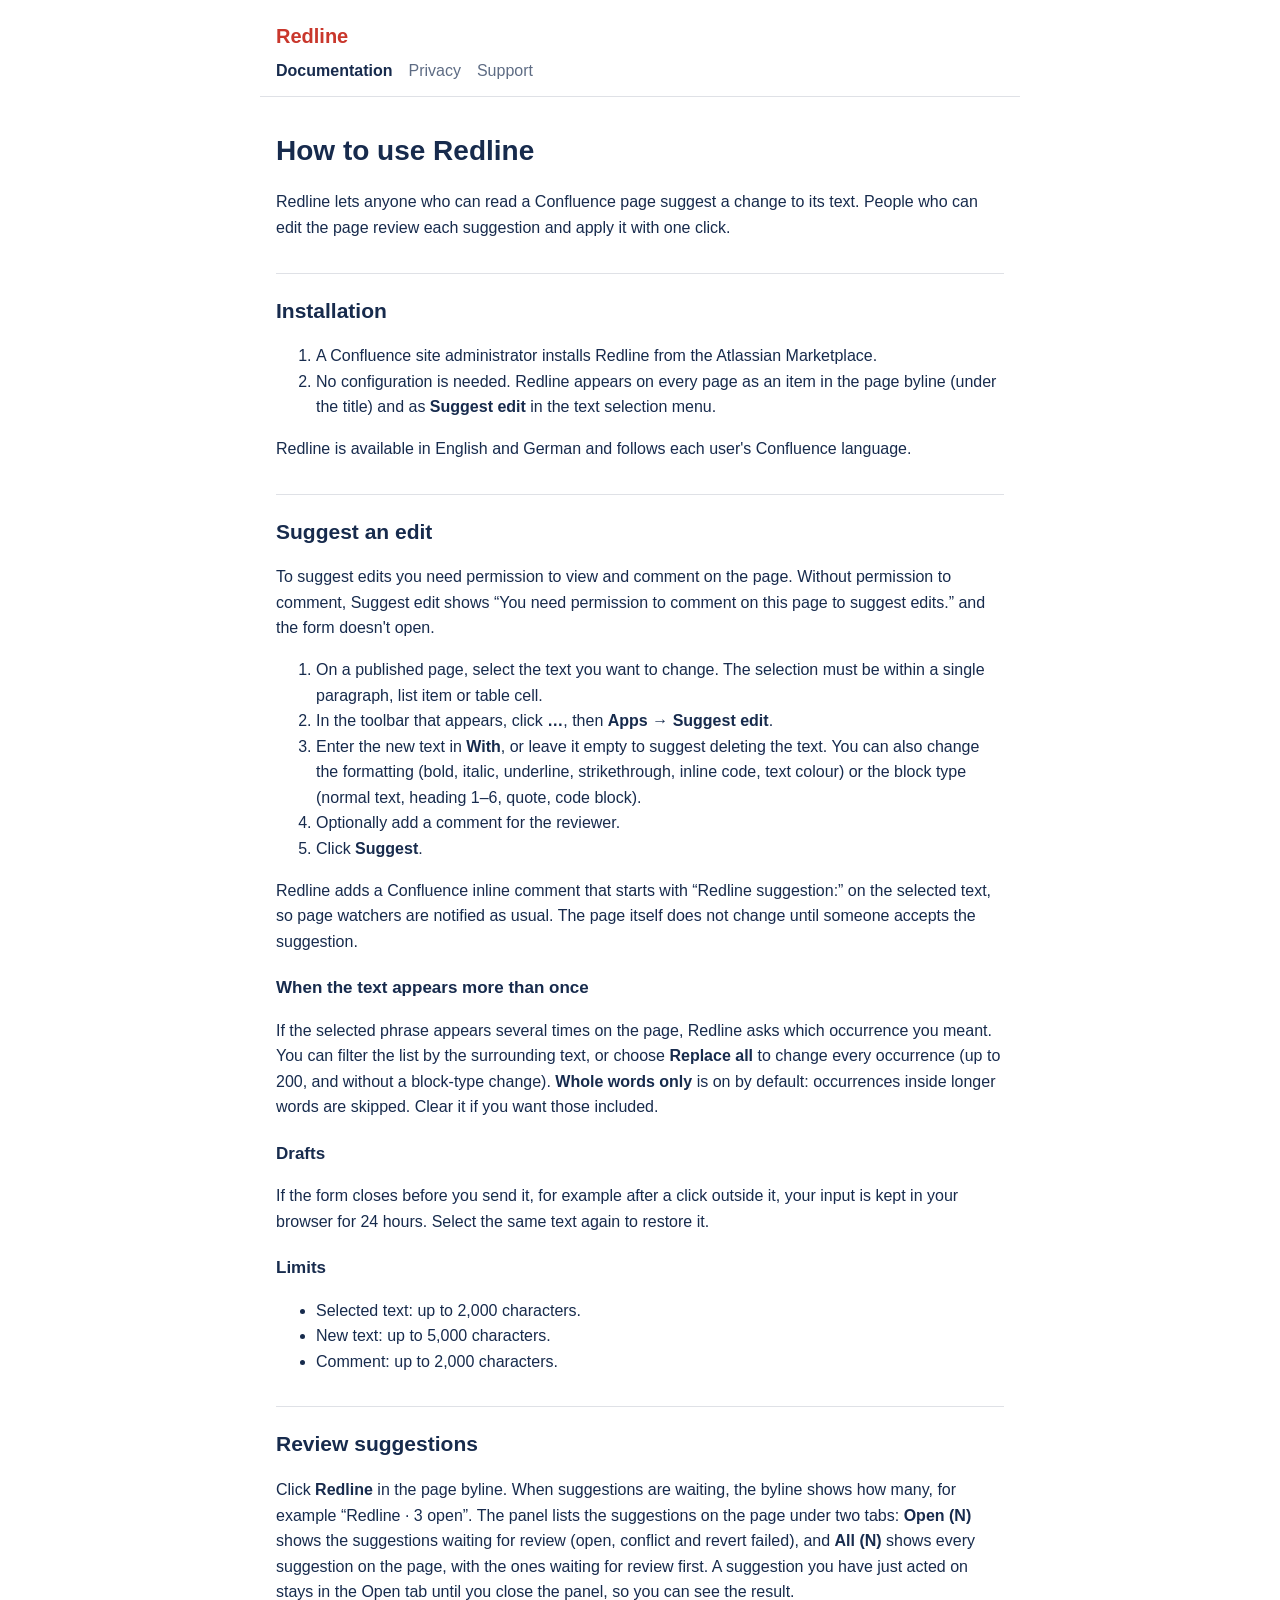
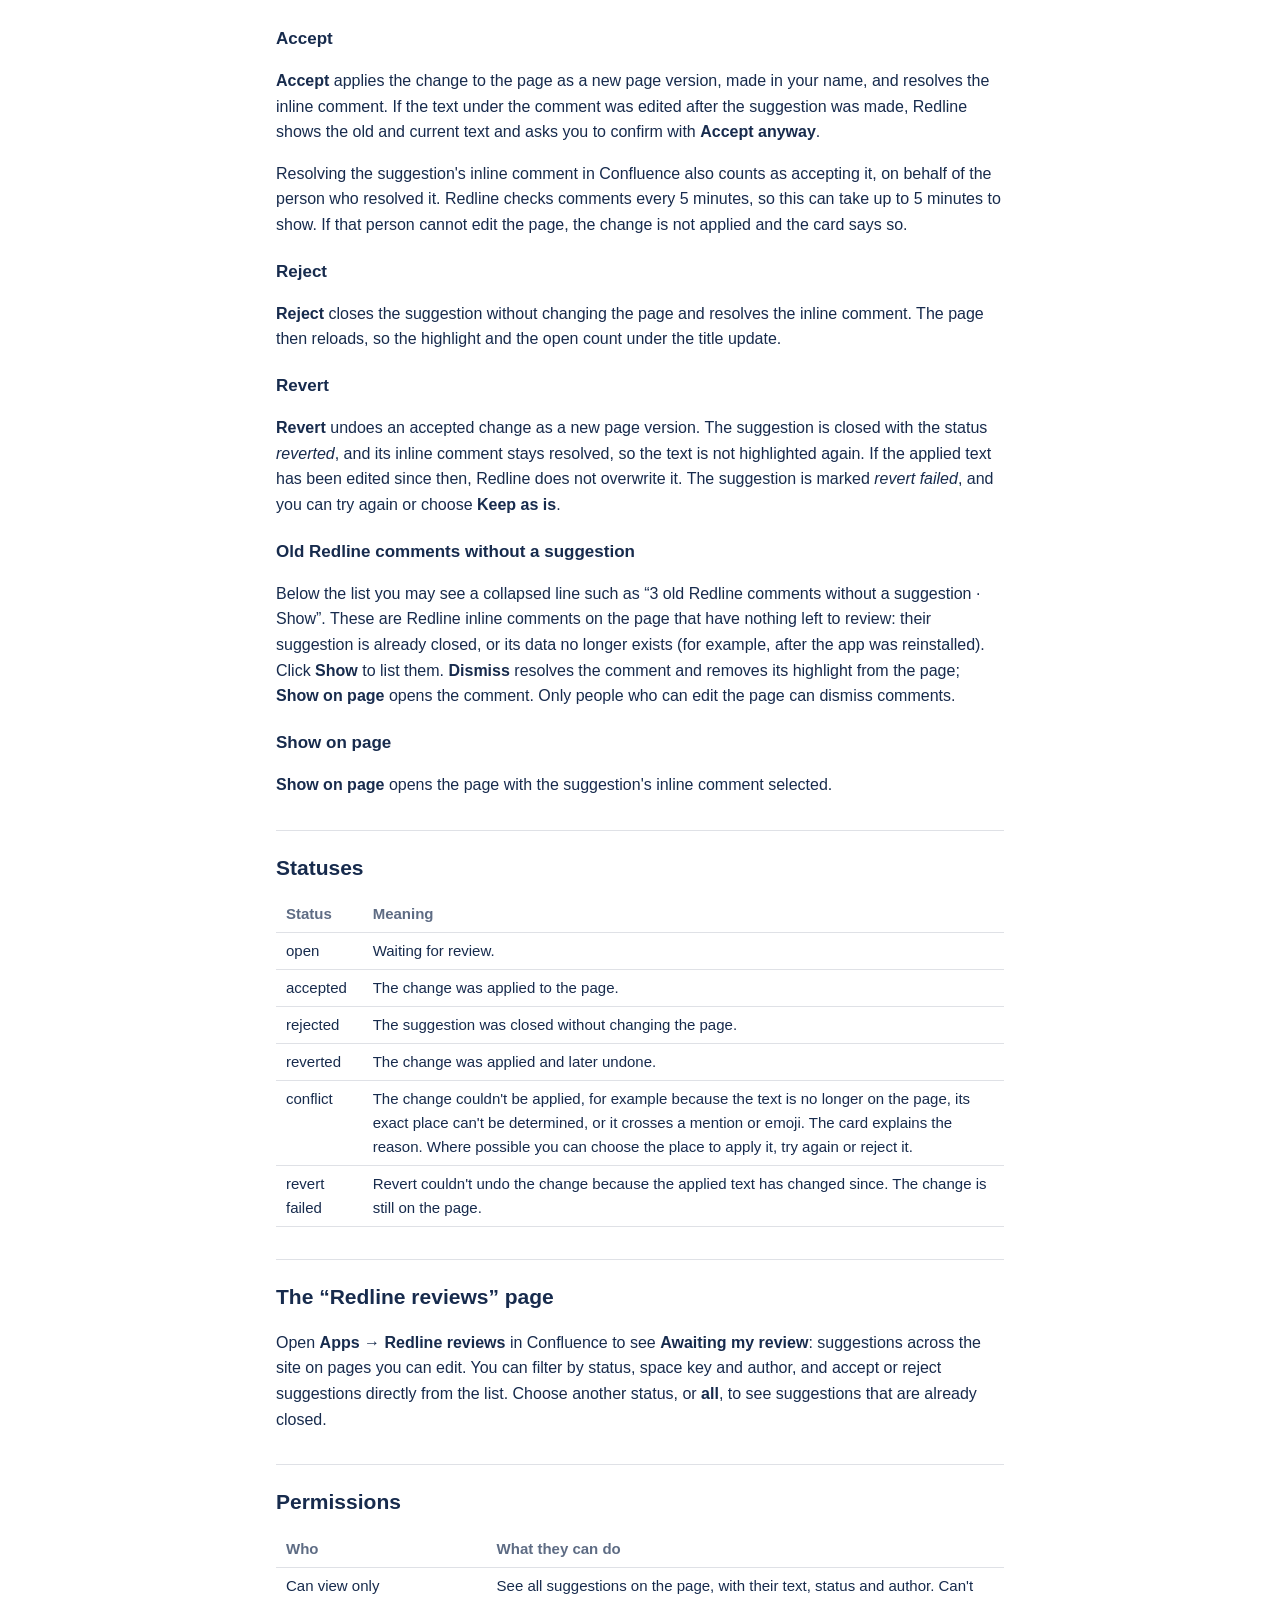
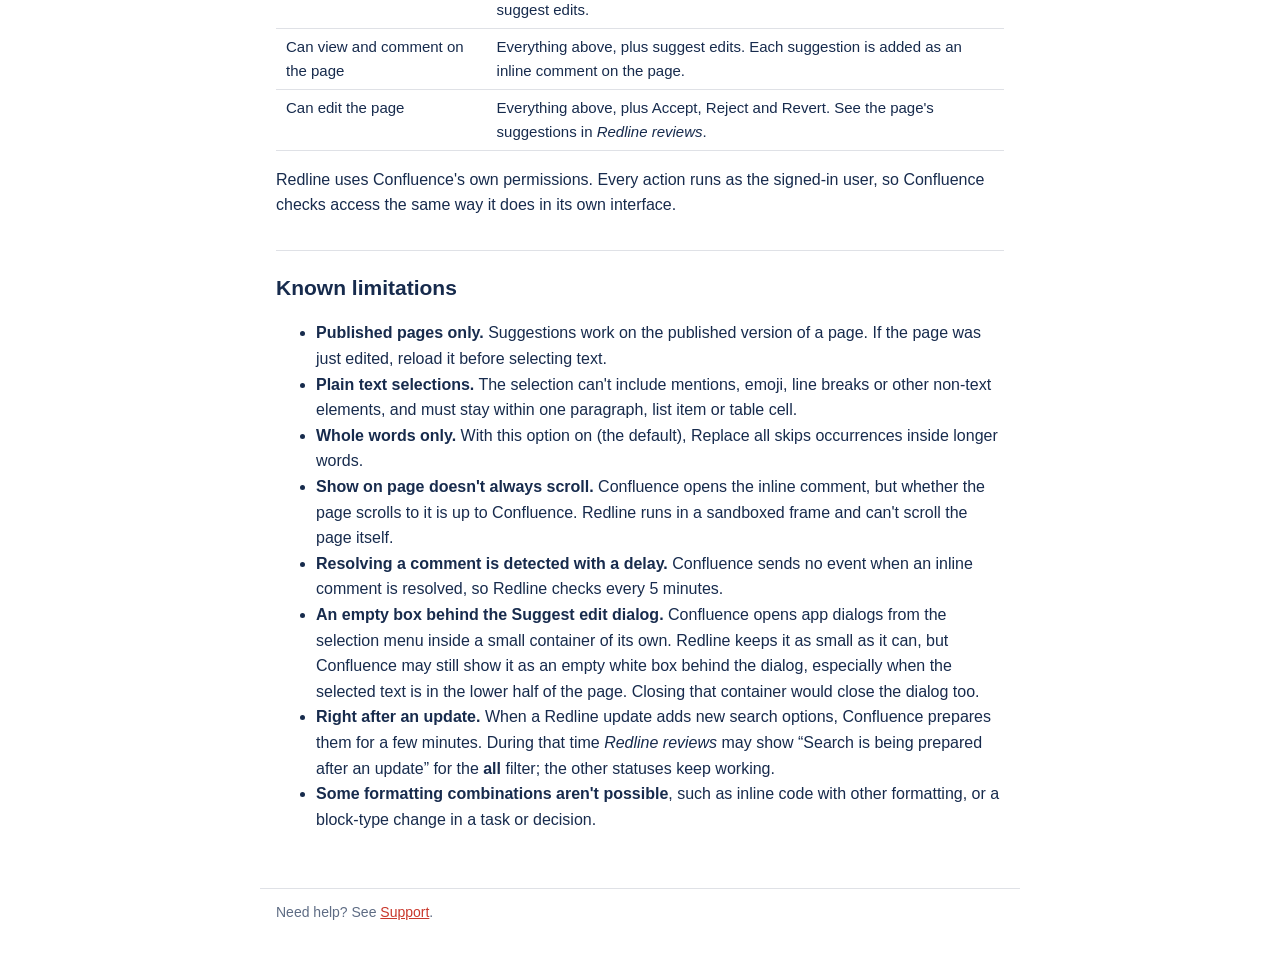
==== commit 6c26201b: "Docs: Revert keeps the comment resolved, Reject reloads, reviews filter all, known limitations Co-Au" ====
--- a/docs.html
+++ b/docs.html
@@ -58,10 +58,10 @@
   <p>Resolving the suggestion's inline comment in Confluence also counts as accepting it, on behalf of the person who resolved it. Redline checks comments every 5 minutes, so this can take up to 5 minutes to show. If that person cannot edit the page, the change is not applied and the card says so.</p>
 
   <h3>Reject</h3>
-  <p><strong>Reject</strong> closes the suggestion without changing the page and resolves the inline comment.</p>
+  <p><strong>Reject</strong> closes the suggestion without changing the page and resolves the inline comment. The page then reloads, so the highlight and the open count under the title update.</p>
 
   <h3>Revert</h3>
-  <p><strong>Revert</strong> undoes an accepted change as a new page version and reopens the inline comment. If the applied text has been edited since then, Redline does not overwrite it. The suggestion is marked <em>revert failed</em>, and you can try again or choose <strong>Keep as is</strong>.</p>
+  <p><strong>Revert</strong> undoes an accepted change as a new page version. The suggestion is closed with the status <em>reverted</em>, and its inline comment stays resolved, so the text is not highlighted again. If the applied text has been edited since then, Redline does not overwrite it. The suggestion is marked <em>revert failed</em>, and you can try again or choose <strong>Keep as is</strong>.</p>
 
   <h3>Old Redline comments without a suggestion</h3>
   <p>Below the list you may see a collapsed line such as “3 old Redline comments without a suggestion · Show”. These are Redline inline comments on the page that have nothing left to review: their suggestion is already closed, or its data no longer exists (for example, after the app was reinstalled). Click <strong>Show</strong> to list them. <strong>Dismiss</strong> resolves the comment and removes its highlight from the page; <strong>Show on page</strong> opens the comment. Only people who can edit the page can dismiss comments.</p>
@@ -81,7 +81,7 @@
   </table>
 
   <h2>The “Redline reviews” page</h2>
-  <p>Open <strong>Apps → Redline reviews</strong> in Confluence to see <strong>Awaiting my review</strong>: suggestions across the site on pages you can edit. You can filter by status, space key and author, and accept or reject suggestions directly from the list.</p>
+  <p>Open <strong>Apps → Redline reviews</strong> in Confluence to see <strong>Awaiting my review</strong>: suggestions across the site on pages you can edit. You can filter by status, space key and author, and accept or reject suggestions directly from the list. Choose another status, or <strong>all</strong>, to see suggestions that are already closed.</p>
 
   <h2>Permissions</h2>
   <table>
@@ -99,6 +99,8 @@
     <li><strong>Whole words only.</strong> With this option on (the default), Replace all skips occurrences inside longer words.</li>
     <li><strong>Show on page doesn't always scroll.</strong> Confluence opens the inline comment, but whether the page scrolls to it is up to Confluence. Redline runs in a sandboxed frame and can't scroll the page itself.</li>
     <li><strong>Resolving a comment is detected with a delay.</strong> Confluence sends no event when an inline comment is resolved, so Redline checks every 5 minutes.</li>
+    <li><strong>An empty box behind the Suggest edit dialog.</strong> Confluence opens app dialogs from the selection menu inside a small container of its own. Redline keeps it as small as it can, but Confluence may still show it as an empty white box behind the dialog, especially when the selected text is in the lower half of the page. Closing that container would close the dialog too.</li>
+    <li><strong>Right after an update.</strong> When a Redline update adds new search options, Confluence prepares them for a few minutes. During that time <em>Redline reviews</em> may show “Search is being prepared after an update” for the <strong>all</strong> filter; the other statuses keep working.</li>
     <li><strong>Some formatting combinations aren't possible</strong>, such as inline code with other formatting, or a block-type change in a task or decision.</li>
   </ul>
 </main>
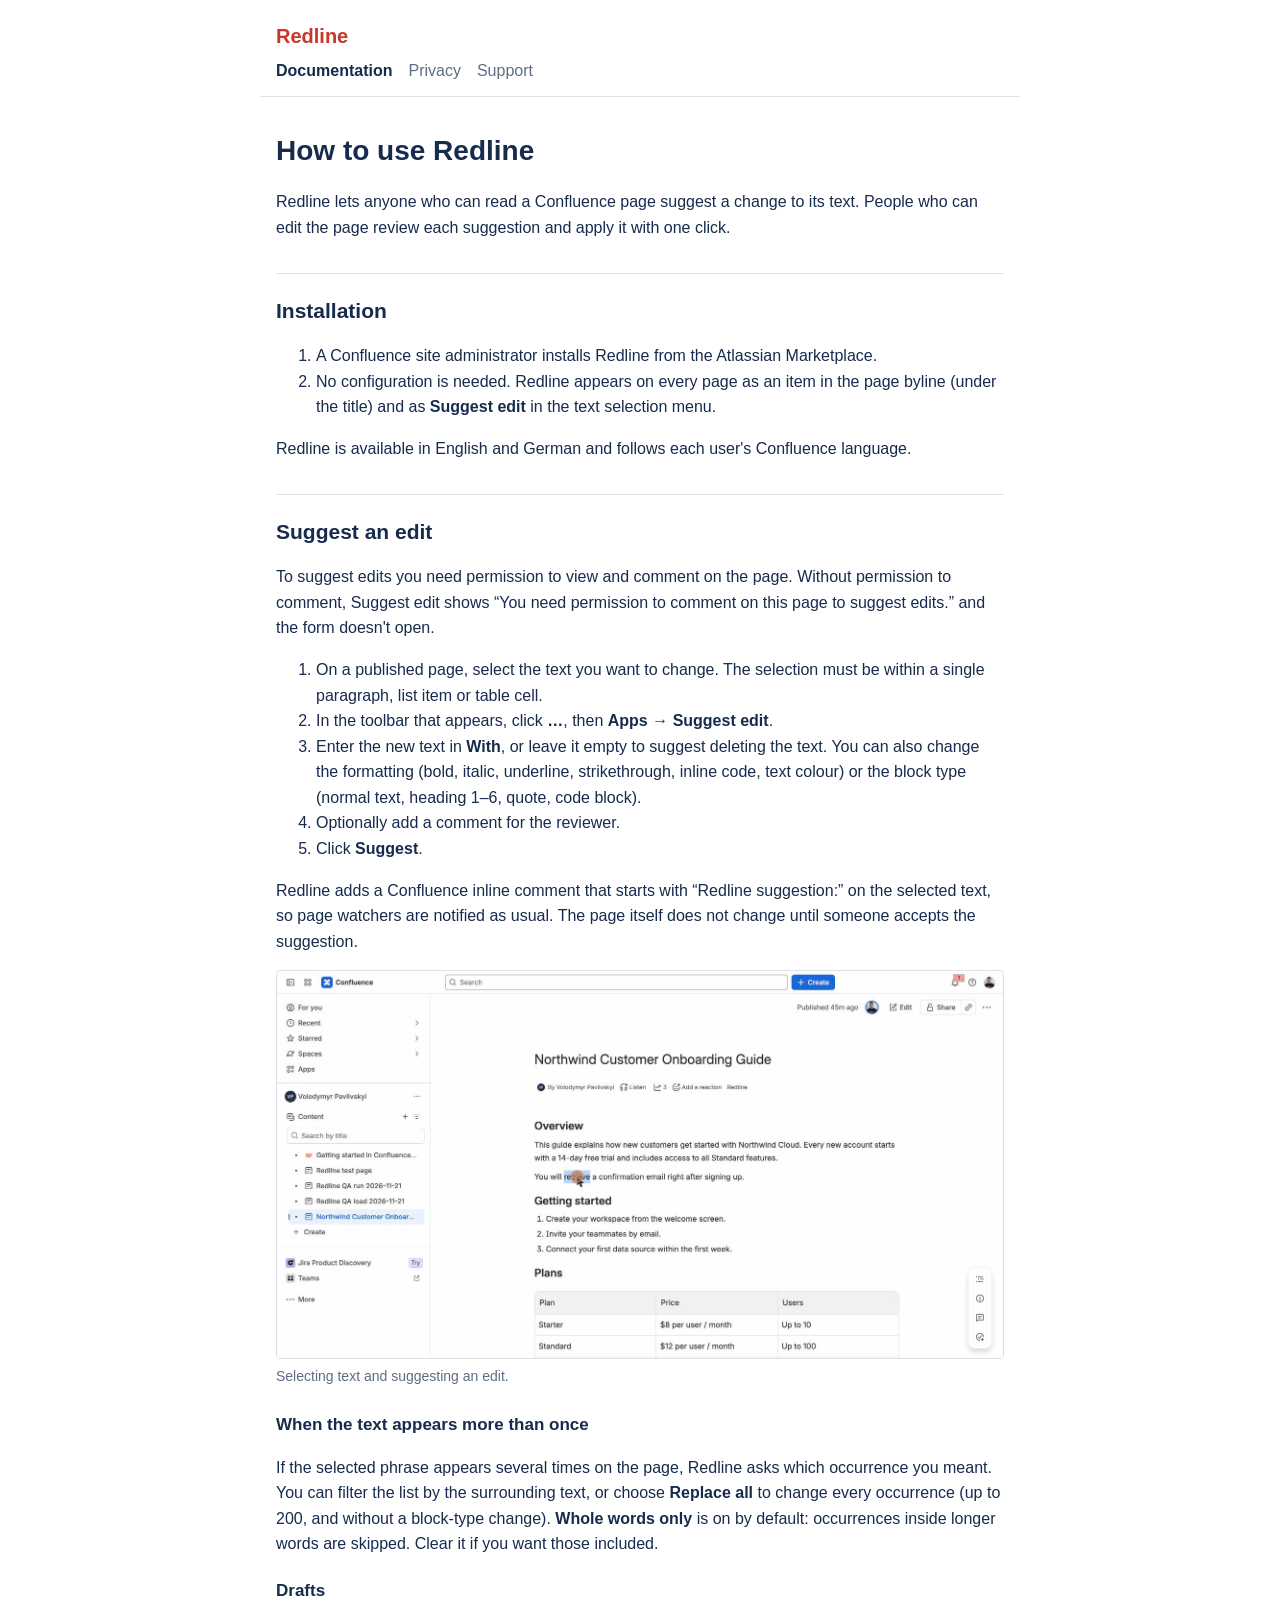
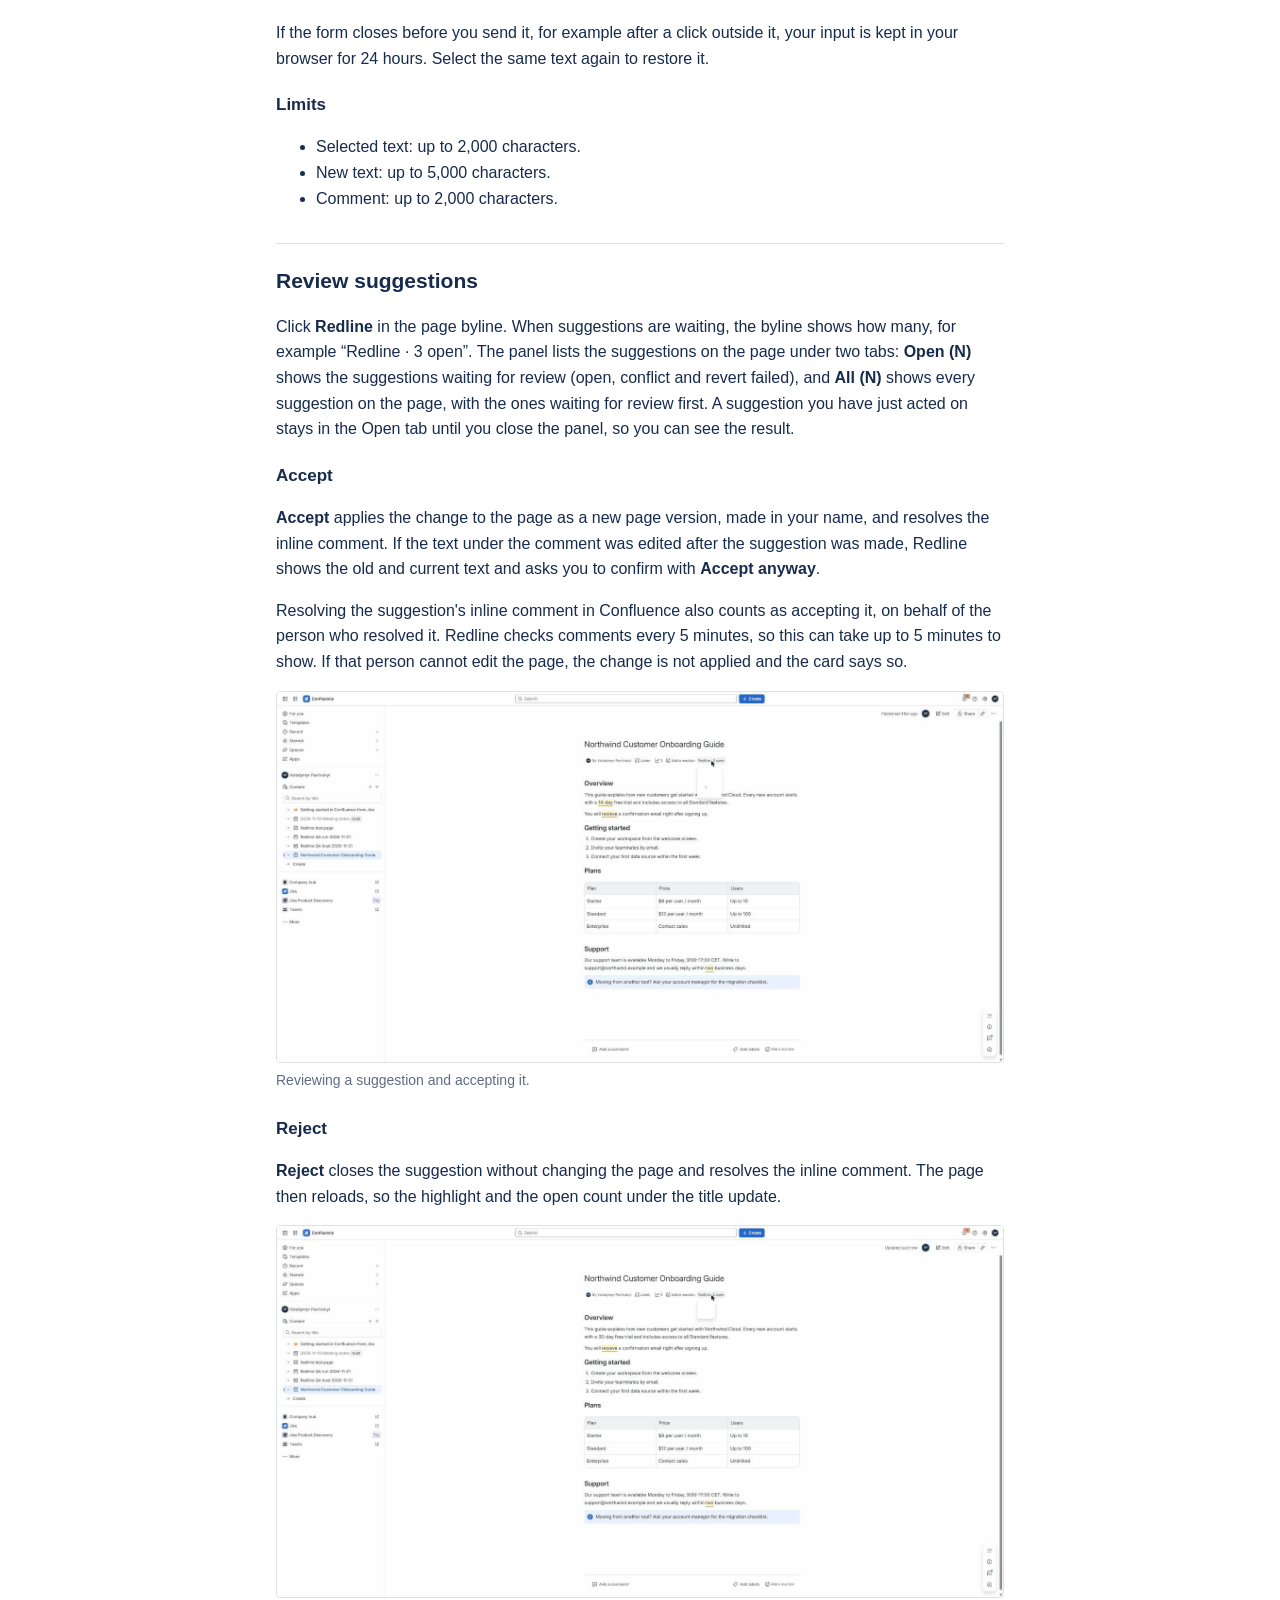
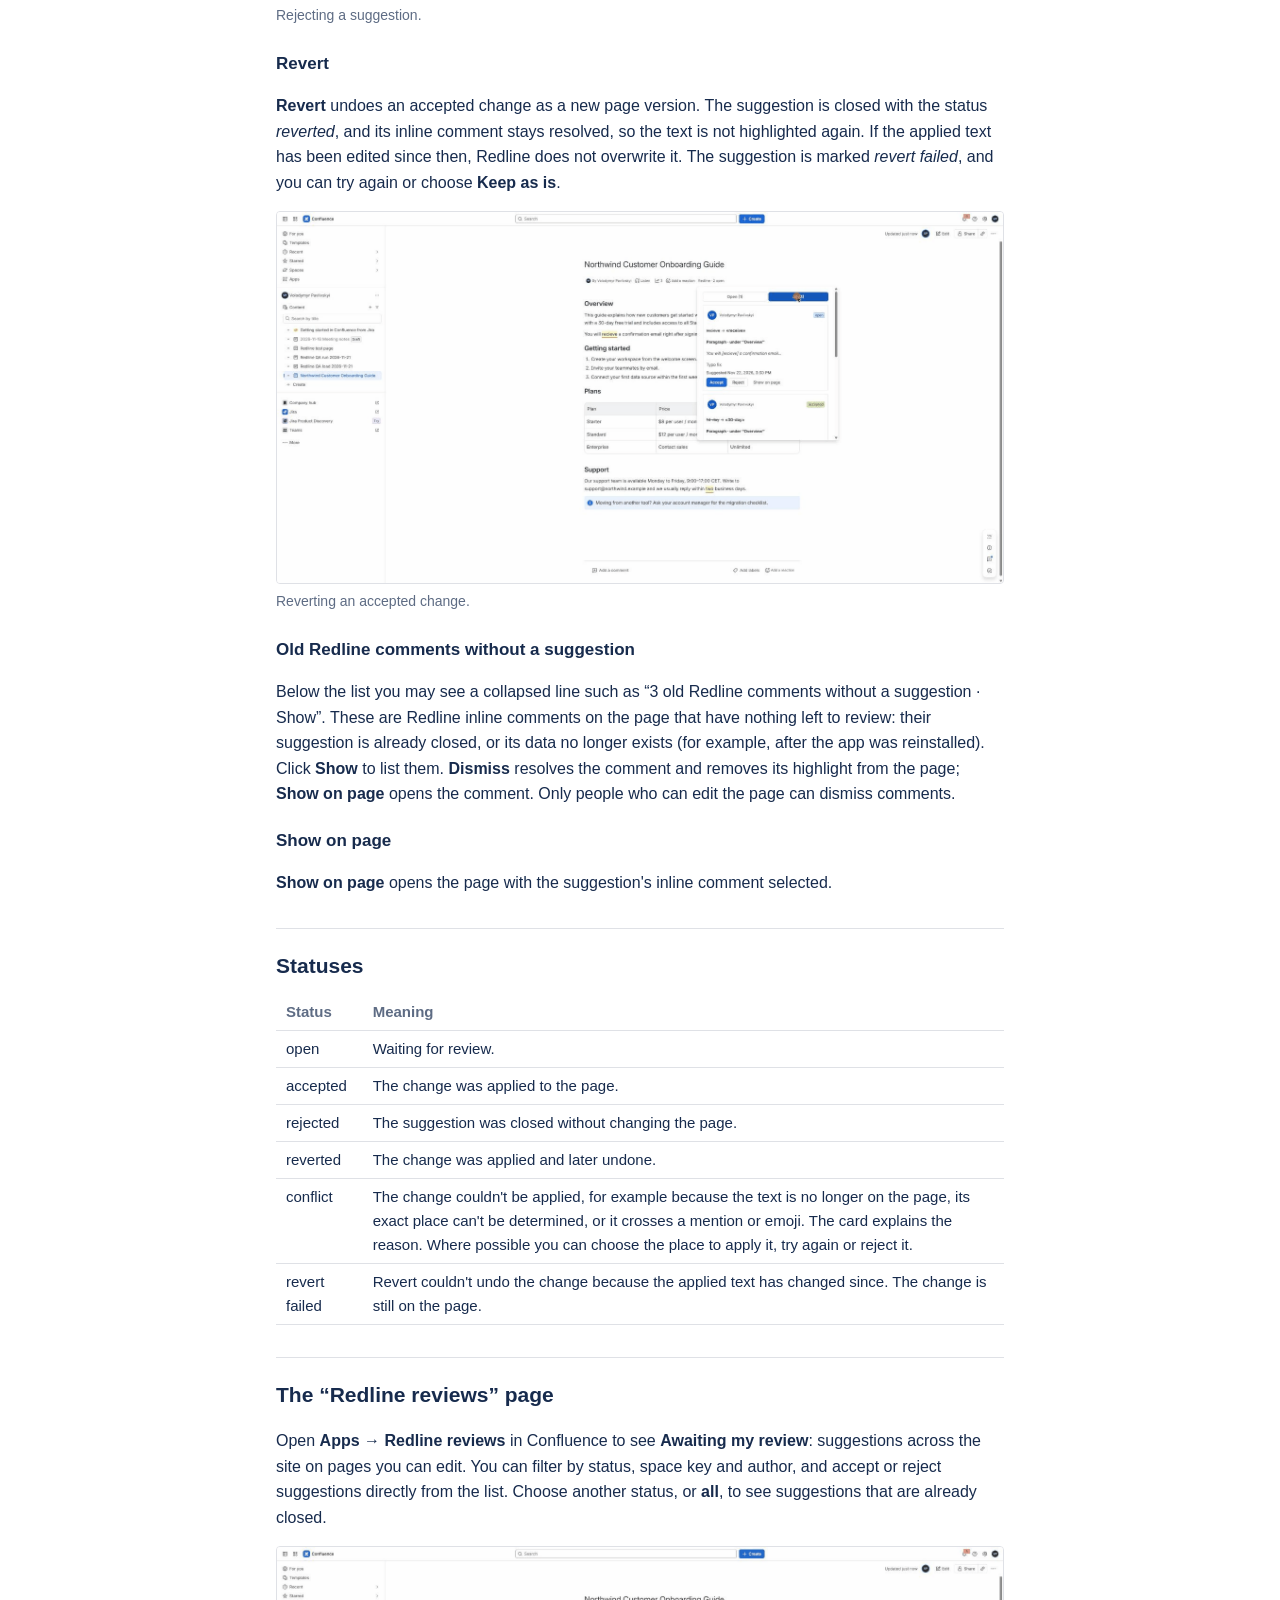
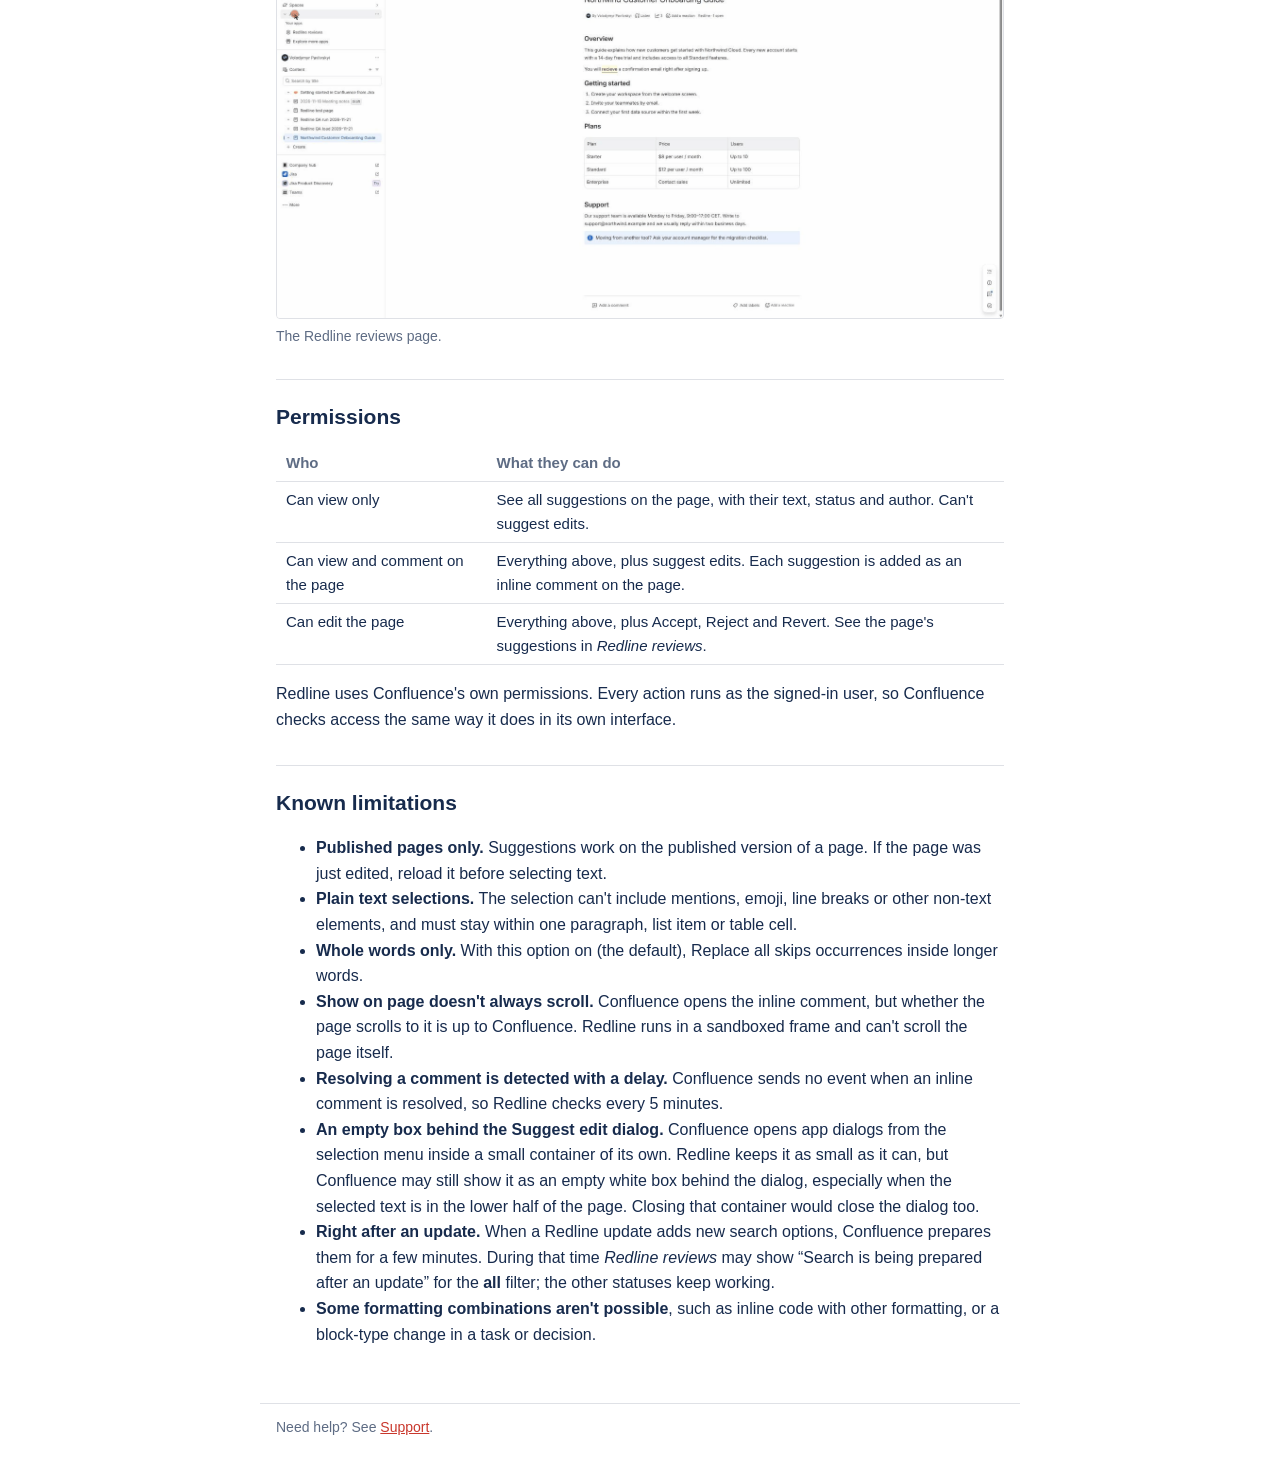
==== commit c8e39736: "Docs: add GIFs for suggest, accept, reject, revert and the reviews page Co-Authored-By: Claude Opus " ====
--- a/docs.html
+++ b/docs.html
@@ -37,6 +37,11 @@
   </ol>
   <p>Redline adds a Confluence inline comment that starts with “Redline suggestion:” on the selected text, so page watchers are notified as usual. The page itself does not change until someone accepts the suggestion.</p>
 
+  <figure class="demo">
+    <img src="img/redline-01-suggest-edit.gif" alt="Selecting text on a Confluence page and suggesting an edit with Redline" width="1512" height="805" loading="lazy">
+    <figcaption>Selecting text and suggesting an edit.</figcaption>
+  </figure>
+
   <h3>When the text appears more than once</h3>
   <p>If the selected phrase appears several times on the page, Redline asks which occurrence you meant. You can filter the list by the surrounding text, or choose <strong>Replace all</strong> to change every occurrence (up to 200, and without a block-type change). <strong>Whole words only</strong> is on by default: occurrences inside longer words are skipped. Clear it if you want those included.</p>
 
@@ -57,11 +62,26 @@
   <p><strong>Accept</strong> applies the change to the page as a new page version, made in your name, and resolves the inline comment. If the text under the comment was edited after the suggestion was made, Redline shows the old and current text and asks you to confirm with <strong>Accept anyway</strong>.</p>
   <p>Resolving the suggestion's inline comment in Confluence also counts as accepting it, on behalf of the person who resolved it. Redline checks comments every 5 minutes, so this can take up to 5 minutes to show. If that person cannot edit the page, the change is not applied and the card says so.</p>
 
+  <figure class="demo">
+    <img src="img/redline-02-review-accept.gif" alt="Reviewing a suggestion in the Redline panel and accepting it" width="1538" height="784" loading="lazy">
+    <figcaption>Reviewing a suggestion and accepting it.</figcaption>
+  </figure>
+
   <h3>Reject</h3>
   <p><strong>Reject</strong> closes the suggestion without changing the page and resolves the inline comment. The page then reloads, so the highlight and the open count under the title update.</p>
 
+  <figure class="demo">
+    <img src="img/redline-03-reject.gif" alt="Rejecting a suggestion in the Redline panel" width="1538" height="784" loading="lazy">
+    <figcaption>Rejecting a suggestion.</figcaption>
+  </figure>
+
   <h3>Revert</h3>
   <p><strong>Revert</strong> undoes an accepted change as a new page version. The suggestion is closed with the status <em>reverted</em>, and its inline comment stays resolved, so the text is not highlighted again. If the applied text has been edited since then, Redline does not overwrite it. The suggestion is marked <em>revert failed</em>, and you can try again or choose <strong>Keep as is</strong>.</p>
+
+  <figure class="demo">
+    <img src="img/redline-04-revert.gif" alt="Reverting an accepted suggestion in the Redline panel" width="1538" height="784" loading="lazy">
+    <figcaption>Reverting an accepted change.</figcaption>
+  </figure>
 
   <h3>Old Redline comments without a suggestion</h3>
   <p>Below the list you may see a collapsed line such as “3 old Redline comments without a suggestion · Show”. These are Redline inline comments on the page that have nothing left to review: their suggestion is already closed, or its data no longer exists (for example, after the app was reinstalled). Click <strong>Show</strong> to list them. <strong>Dismiss</strong> resolves the comment and removes its highlight from the page; <strong>Show on page</strong> opens the comment. Only people who can edit the page can dismiss comments.</p>
@@ -82,6 +102,11 @@
 
   <h2>The “Redline reviews” page</h2>
   <p>Open <strong>Apps → Redline reviews</strong> in Confluence to see <strong>Awaiting my review</strong>: suggestions across the site on pages you can edit. You can filter by status, space key and author, and accept or reject suggestions directly from the list. Choose another status, or <strong>all</strong>, to see suggestions that are already closed.</p>
+
+  <figure class="demo">
+    <img src="img/redline-05-reviews-page.gif" alt="The Redline reviews page listing suggested edits on pages the user can edit" width="1538" height="784" loading="lazy">
+    <figcaption>The Redline reviews page.</figcaption>
+  </figure>
 
   <h2>Permissions</h2>
   <table>
--- a/style.css
+++ b/style.css
@@ -41,3 +41,6 @@
 th { color: var(--muted); font-weight: 600; }
 .note { border-left: 3px solid var(--accent); padding: 4px 12px; background: var(--code-bg); }
 footer { border-top: 1px solid var(--line); color: var(--muted); font-size: 14px; padding-top: 12px; padding-bottom: 32px; }
+figure.demo { margin: 16px 0 24px; }
+figure.demo img { display: block; max-width: 100%; height: auto; border: 1px solid var(--line); border-radius: 4px; }
+figure.demo figcaption { color: var(--muted); font-size: 14px; margin-top: 6px; }
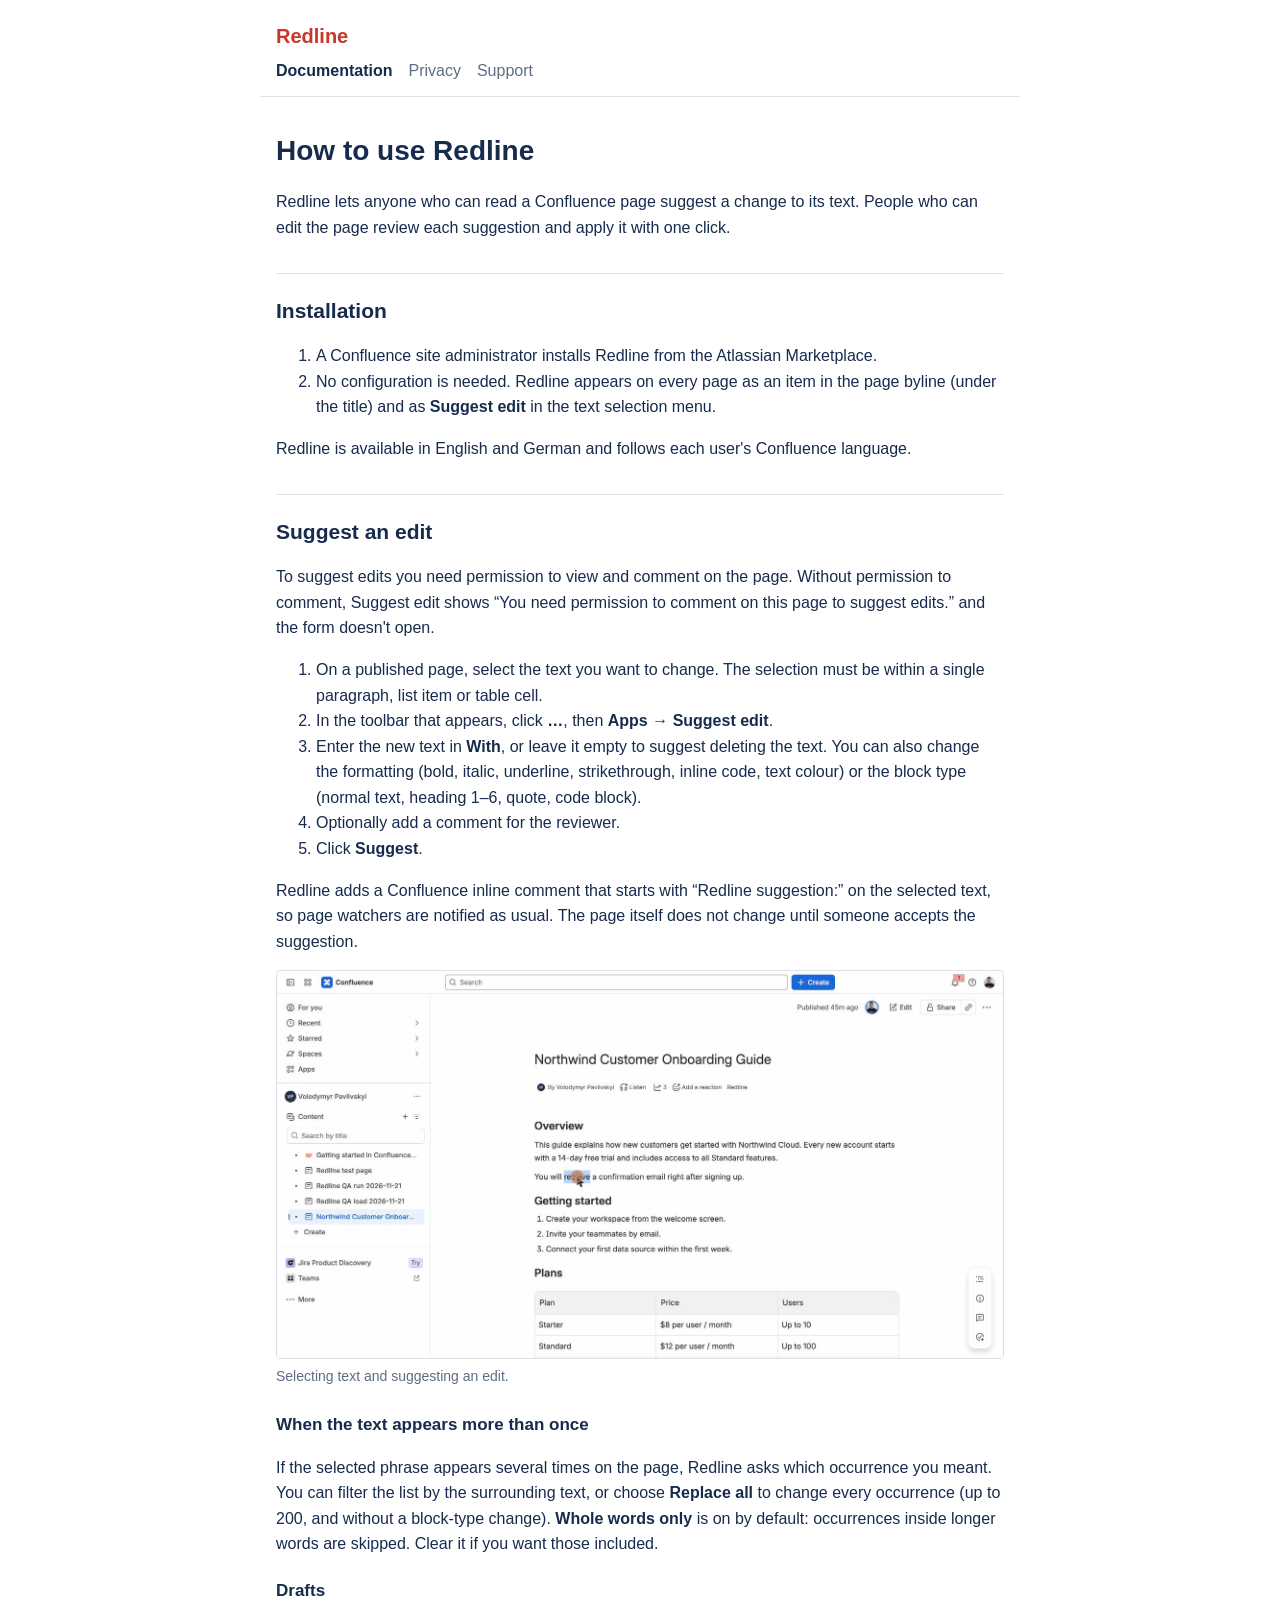
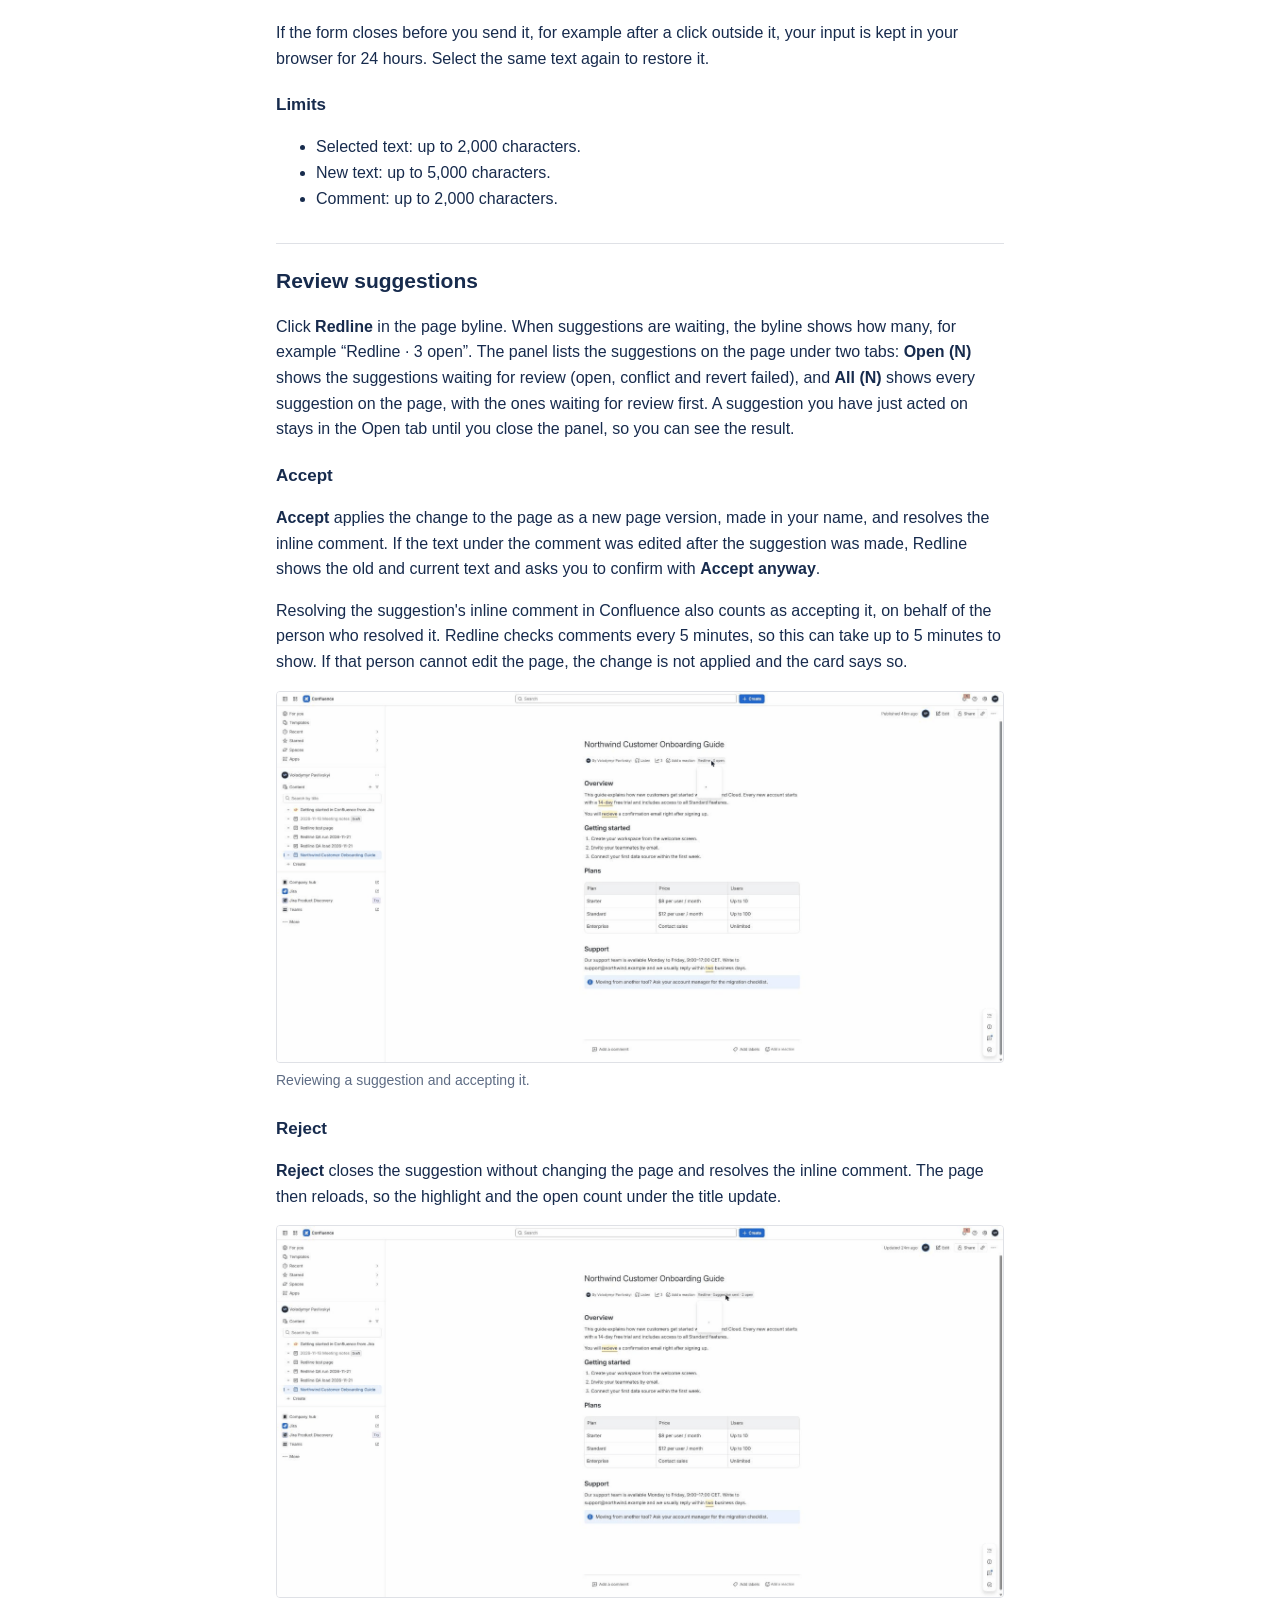
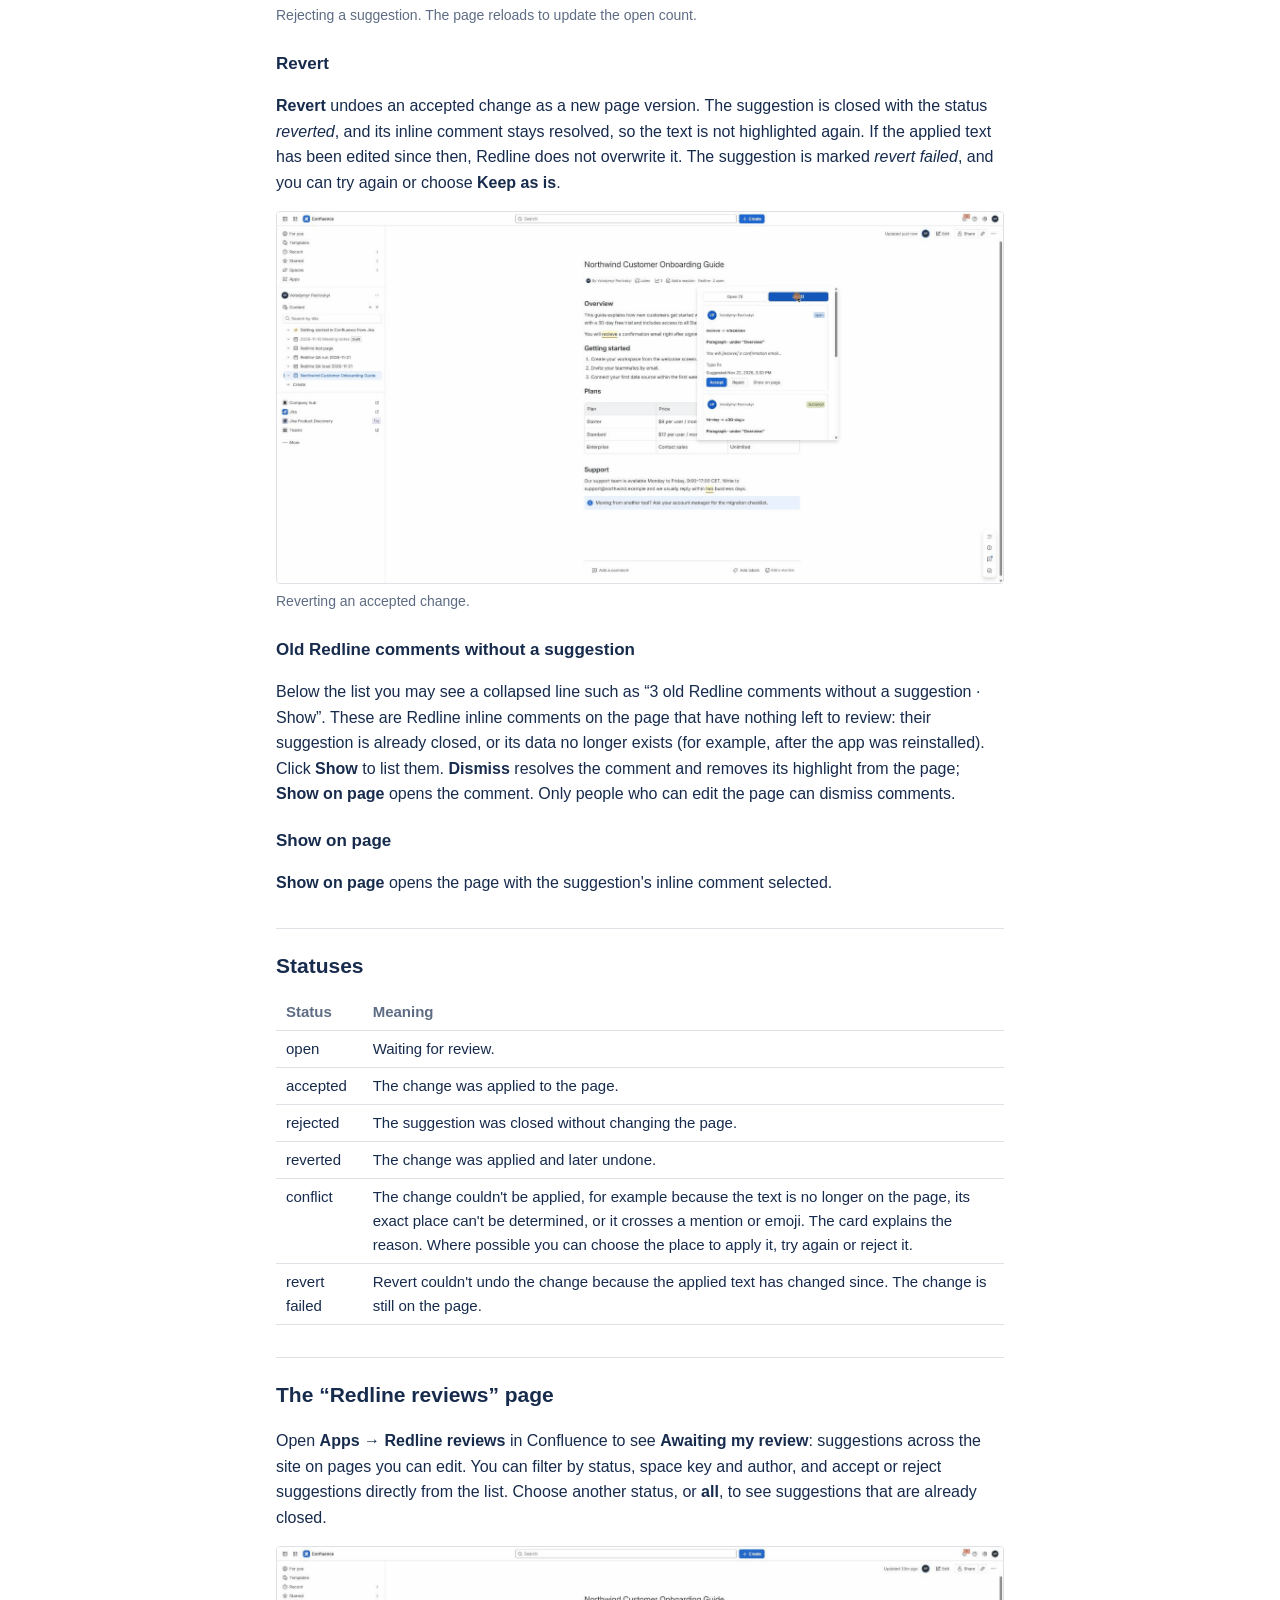
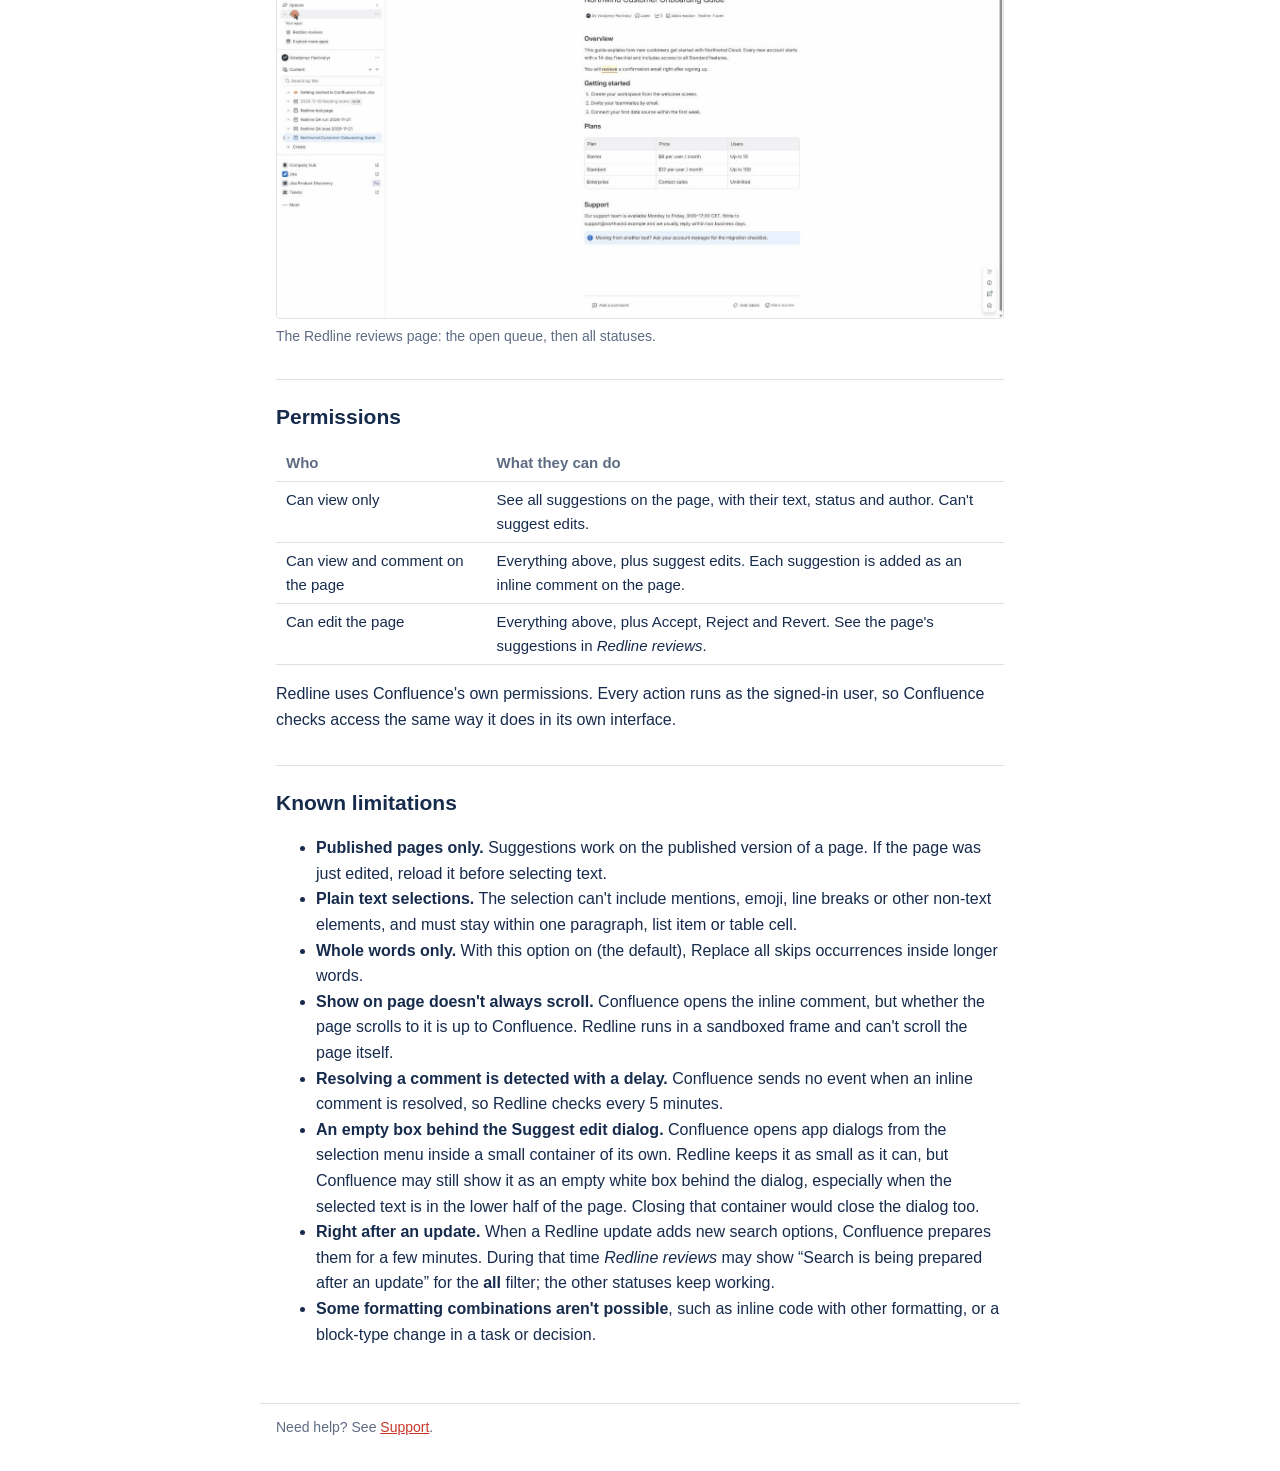
==== commit ae5b2748: "Docs: re-recorded Reject and Redline reviews GIFs (production 2.3.0) Co-Authored-By: Claude Opus 5.5" ====
--- a/docs.html
+++ b/docs.html
@@ -71,8 +71,8 @@
   <p><strong>Reject</strong> closes the suggestion without changing the page and resolves the inline comment. The page then reloads, so the highlight and the open count under the title update.</p>
 
   <figure class="demo">
-    <img src="img/redline-03-reject.gif" alt="Rejecting a suggestion in the Redline panel" width="1538" height="784" loading="lazy">
-    <figcaption>Rejecting a suggestion.</figcaption>
+    <img src="img/redline-03-reject.gif" alt="Rejecting a suggestion in the Redline panel; the page reloads, and the open count under the title and the highlight update" width="1538" height="784" loading="lazy">
+    <figcaption>Rejecting a suggestion. The page reloads to update the open count.</figcaption>
   </figure>
 
   <h3>Revert</h3>
@@ -104,8 +104,8 @@
   <p>Open <strong>Apps → Redline reviews</strong> in Confluence to see <strong>Awaiting my review</strong>: suggestions across the site on pages you can edit. You can filter by status, space key and author, and accept or reject suggestions directly from the list. Choose another status, or <strong>all</strong>, to see suggestions that are already closed.</p>
 
   <figure class="demo">
-    <img src="img/redline-05-reviews-page.gif" alt="The Redline reviews page listing suggested edits on pages the user can edit" width="1538" height="784" loading="lazy">
-    <figcaption>The Redline reviews page.</figcaption>
+    <img src="img/redline-05-reviews-page.gif" alt="The Redline reviews page: switching the status filter from open to all, which shows suggestions in every status on pages the user can edit" width="1538" height="784" loading="lazy">
+    <figcaption>The Redline reviews page: the open queue, then all statuses.</figcaption>
   </figure>
 
   <h2>Permissions</h2>
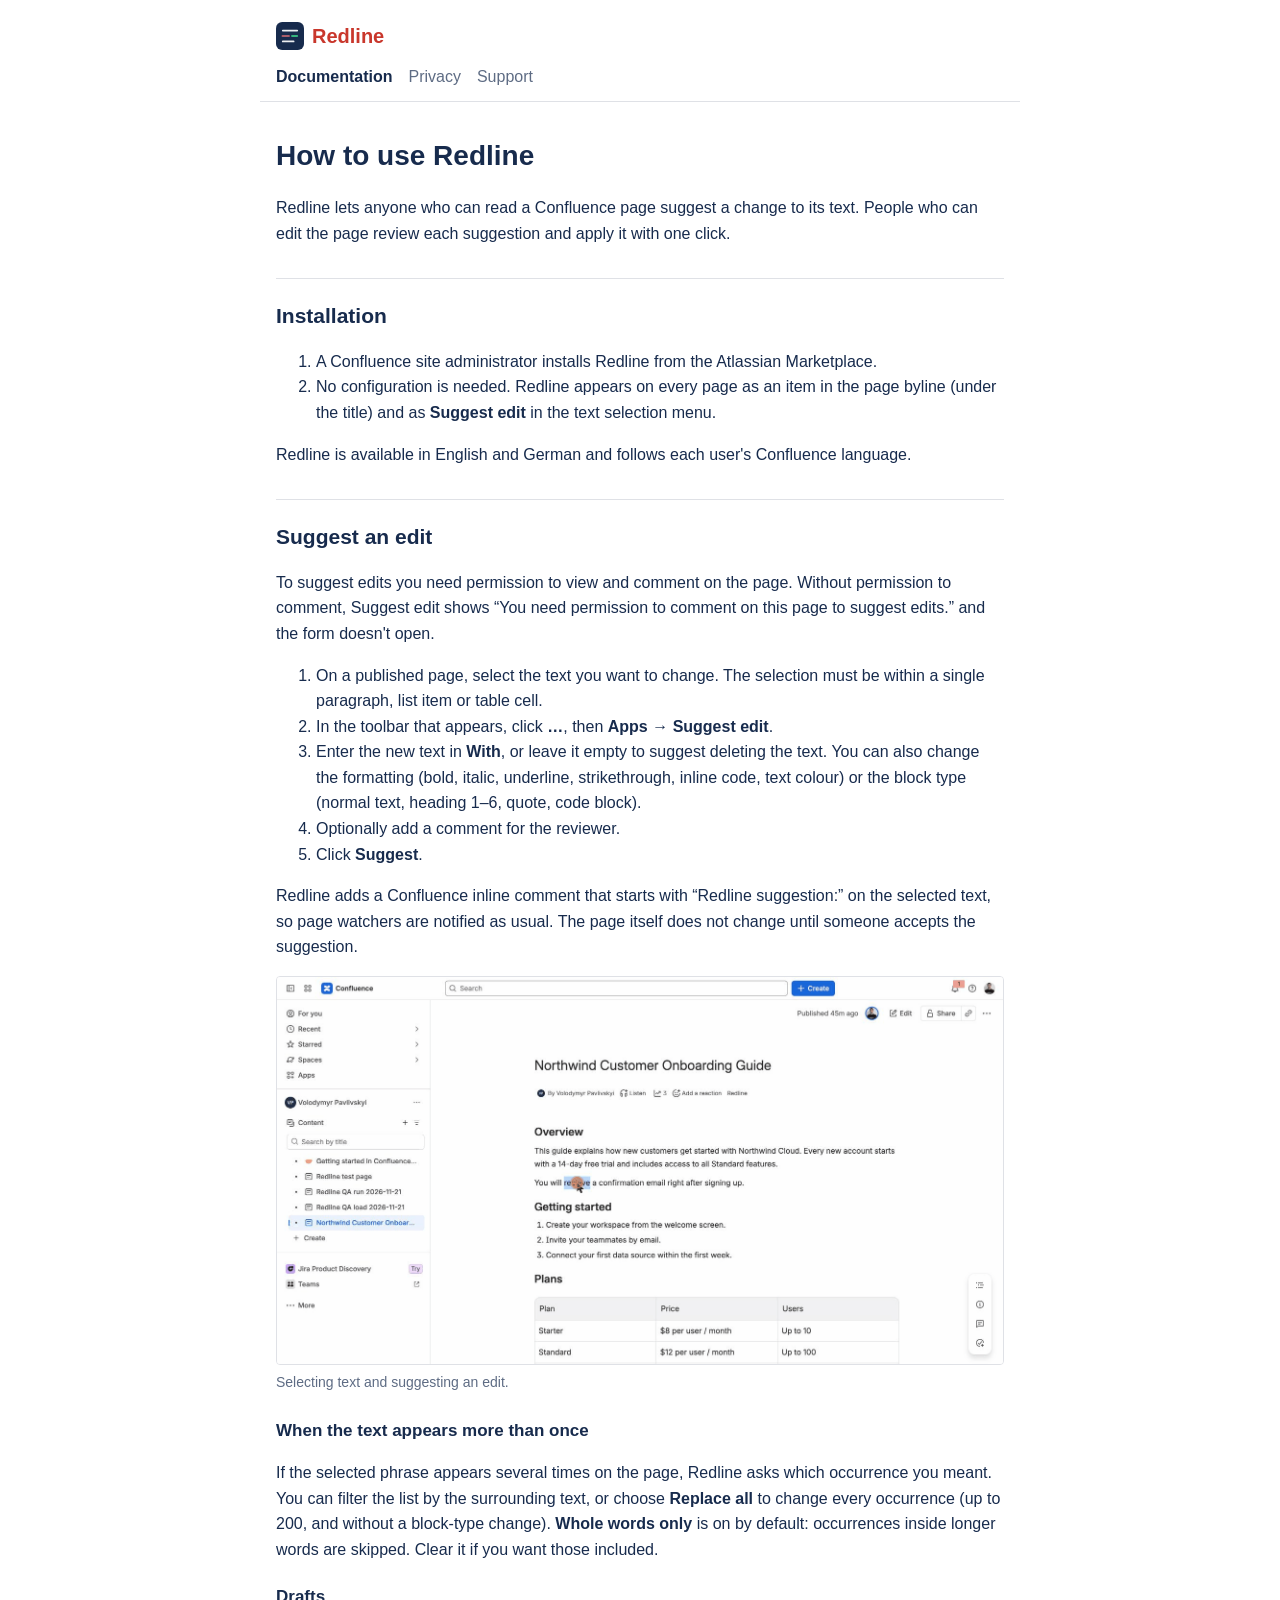
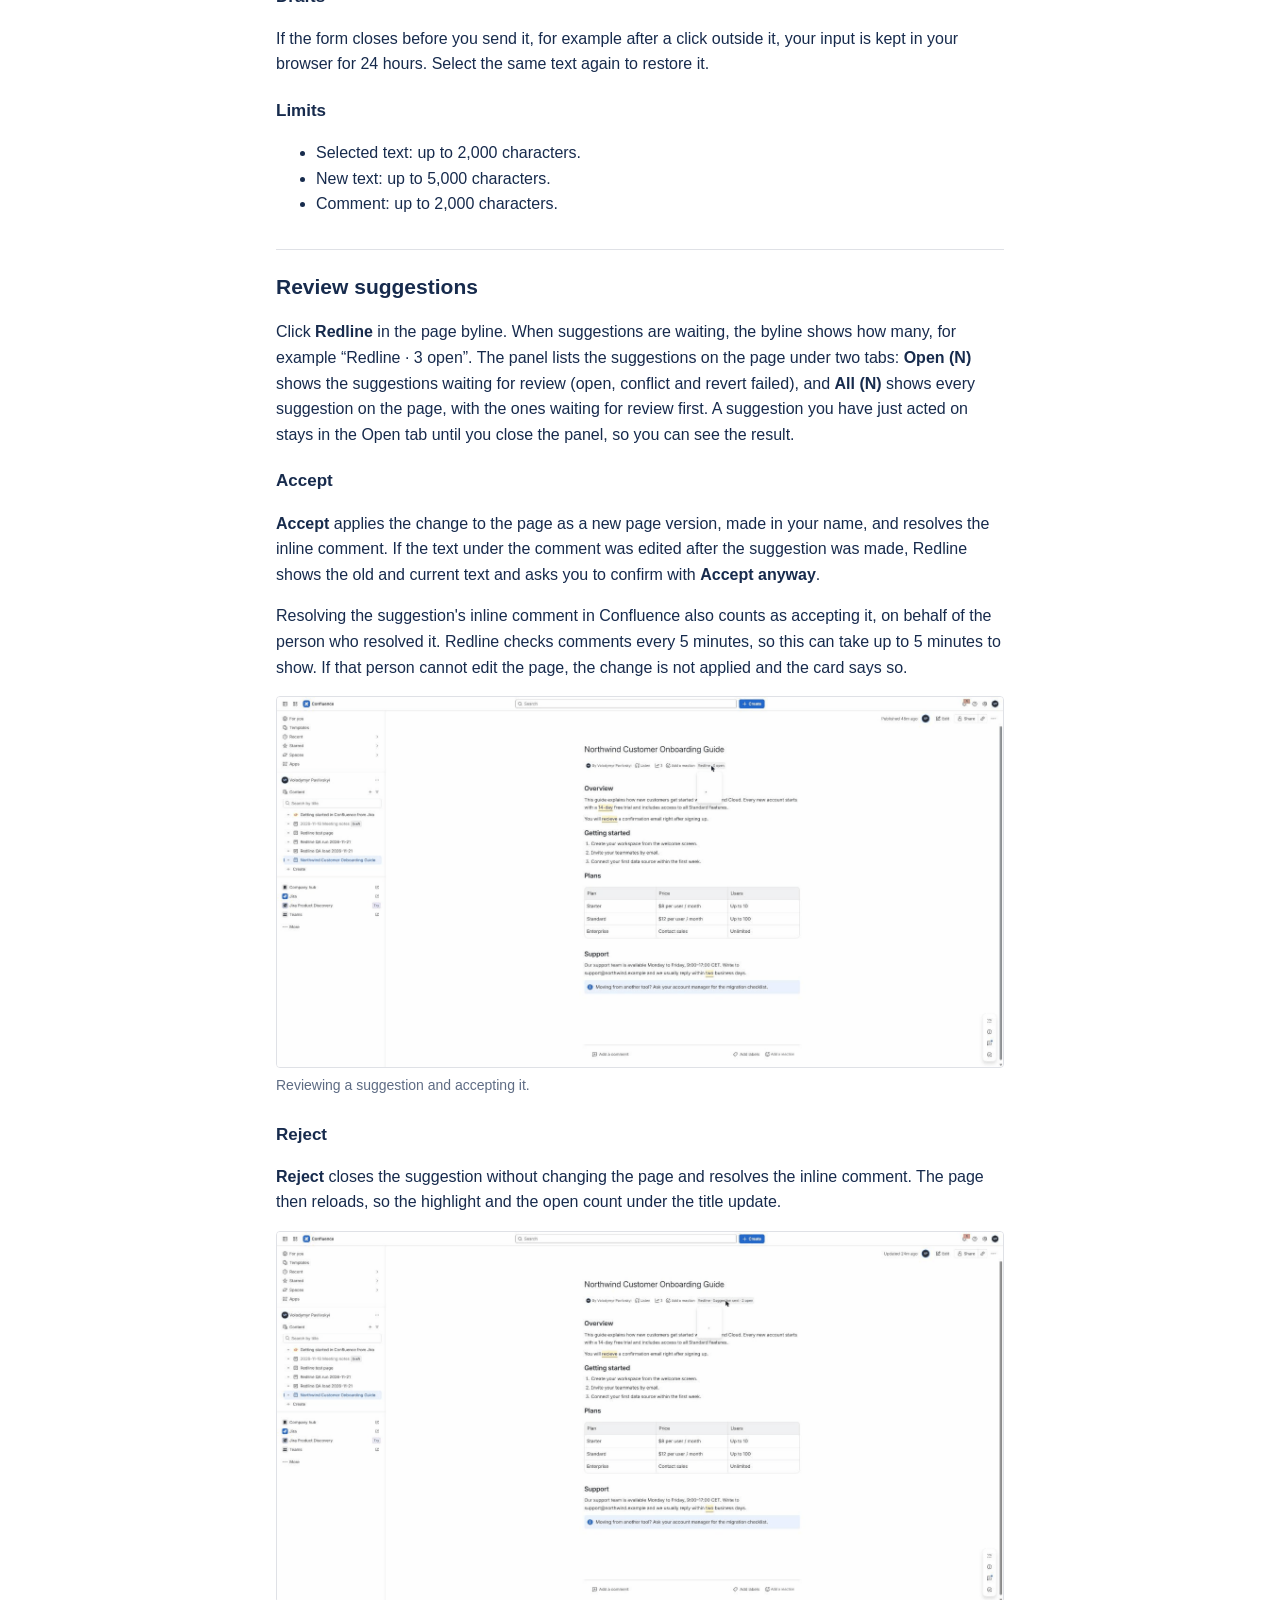
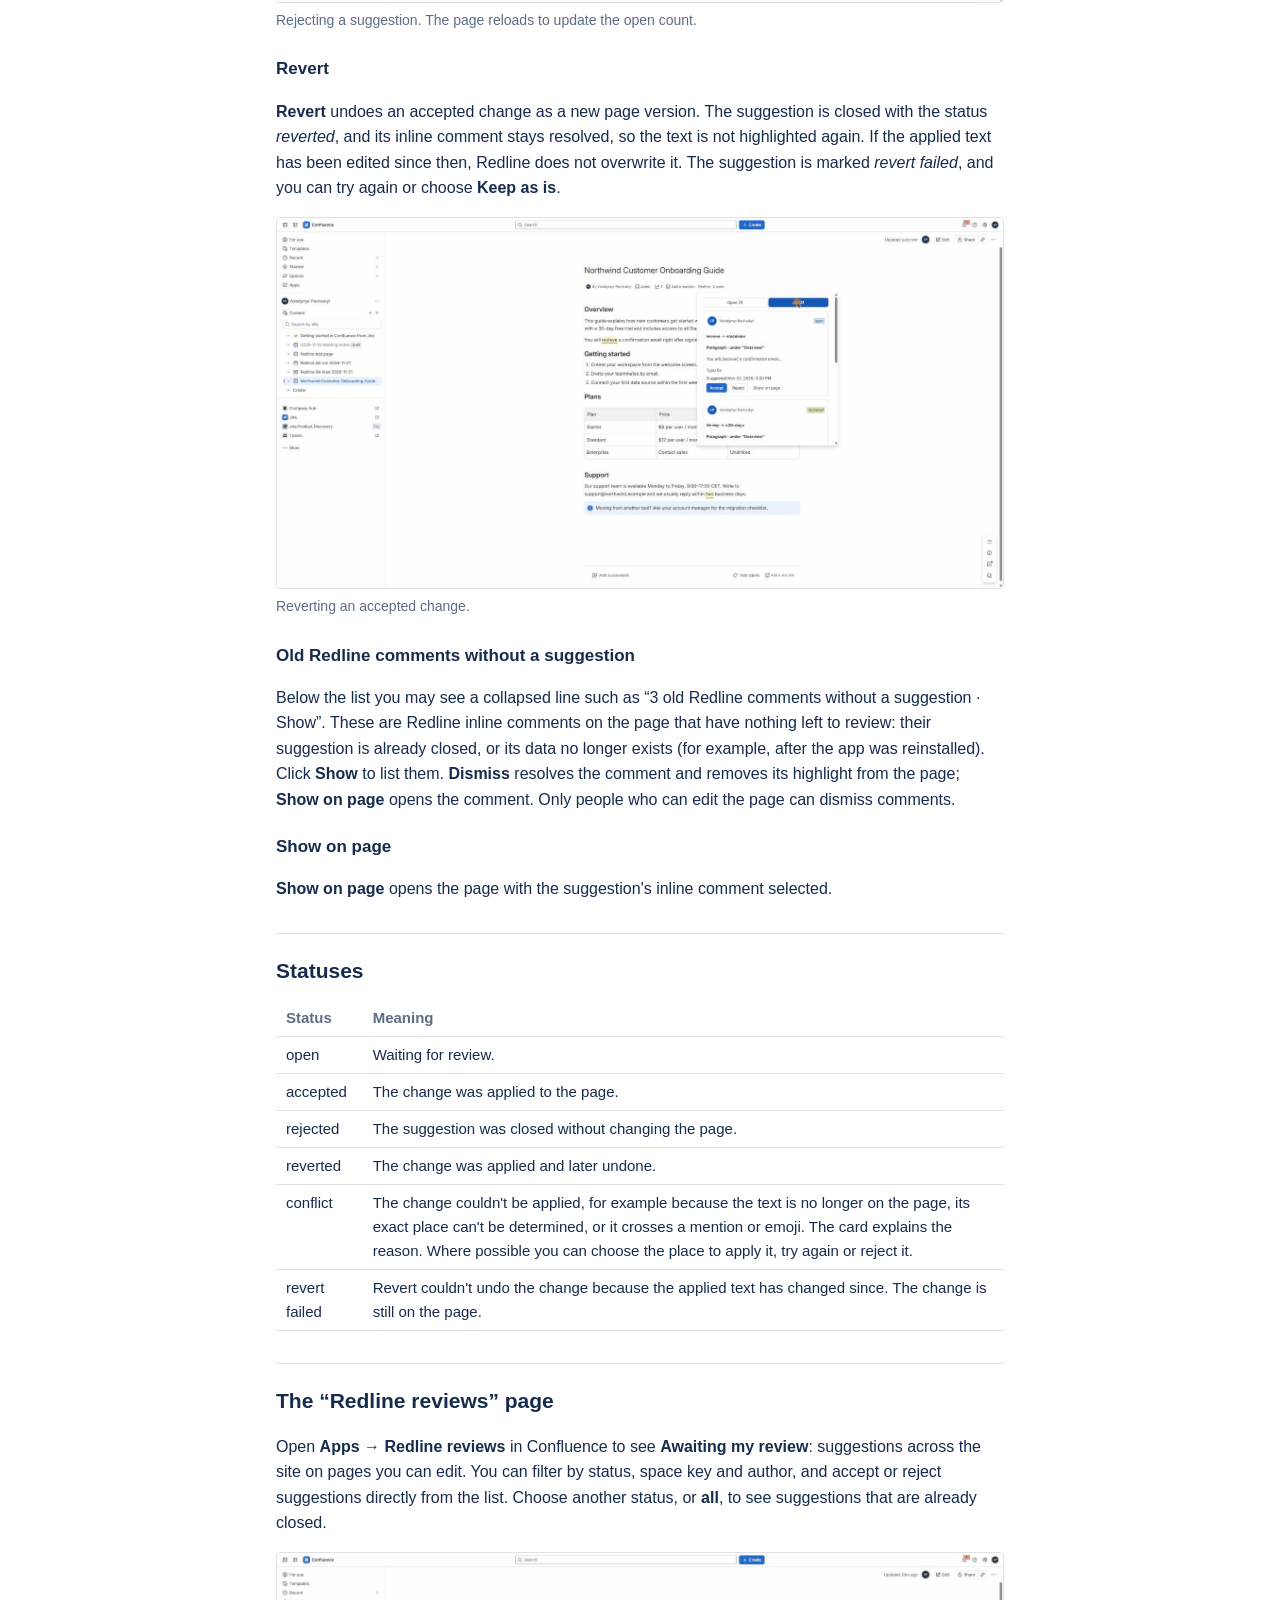
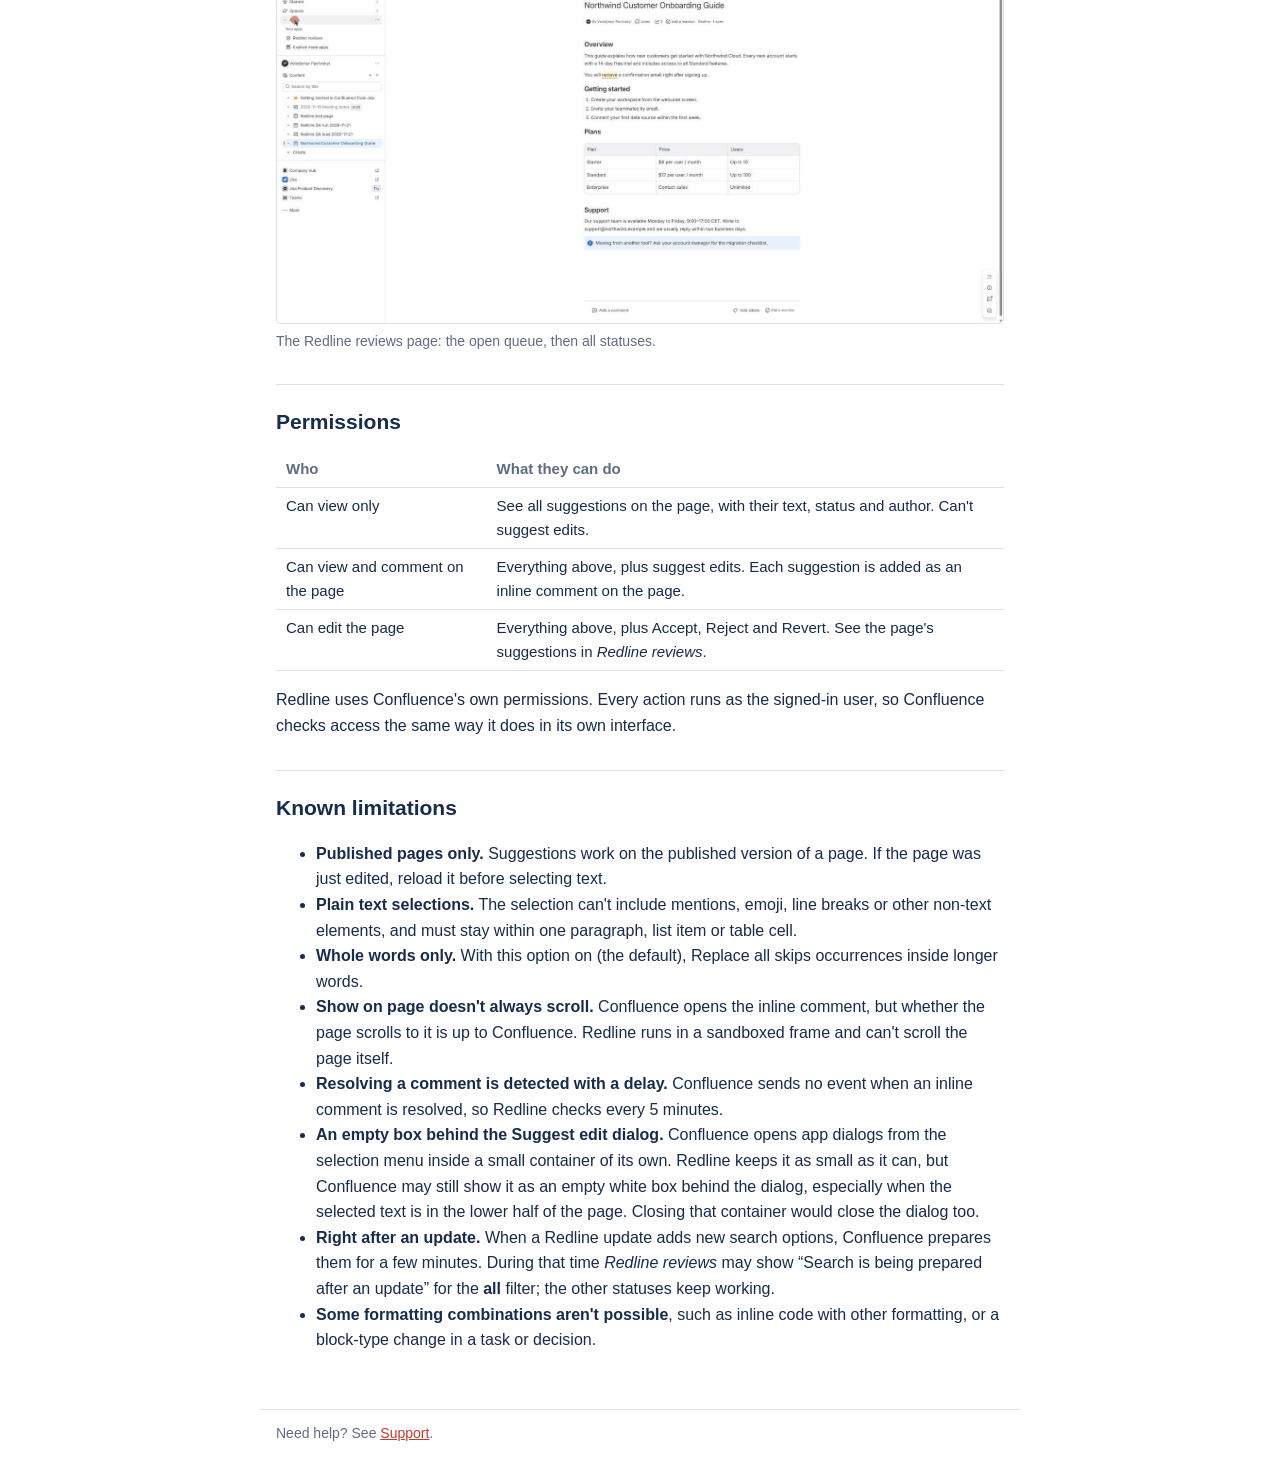
==== commit fc389b66: "Site: logo, favicons and og:image Co-Authored-By: Claude Opus 5.5 <noreply@anthropic.com>" ====
--- a/docs.html
+++ b/docs.html
@@ -5,10 +5,13 @@
   <meta name="viewport" content="width=device-width, initial-scale=1">
   <title>Redline Documentation</title>
   <link rel="stylesheet" href="style.css">
+  <link rel="icon" type="image/svg+xml" href="logo/redline-logo.svg">
+  <link rel="icon" type="image/png" sizes="144x144" href="logo/redline-logo-144.png">
+  <link rel="apple-touch-icon" href="logo/redline-logo-288.png">
 </head>
 <body>
 <header>
-  <a class="brand" href="index.html">Redline</a>
+  <a class="brand" href="index.html"><img src="logo/redline-logo.svg" alt="" width="28" height="28">Redline</a>
   <nav>
     <a href="docs.html" aria-current="page">Documentation</a>
     <a href="privacy.html">Privacy</a>
--- a/style.css
+++ b/style.css
@@ -26,6 +26,8 @@
 header, main, footer { max-width: 760px; margin: 0 auto; padding: 0 16px; }
 header { border-bottom: 1px solid var(--line); padding-top: 20px; padding-bottom: 12px; }
 header .brand { font-weight: 700; font-size: 20px; color: var(--accent); text-decoration: none; }
+header .brand { display: inline-flex; align-items: center; gap: 8px; }
+header .brand img { display: block; width: 28px; height: 28px; }
 nav { margin-top: 6px; display: flex; flex-wrap: wrap; gap: 16px; }
 nav a { color: var(--muted); text-decoration: none; }
 nav a[aria-current="page"] { color: var(--fg); font-weight: 600; }
